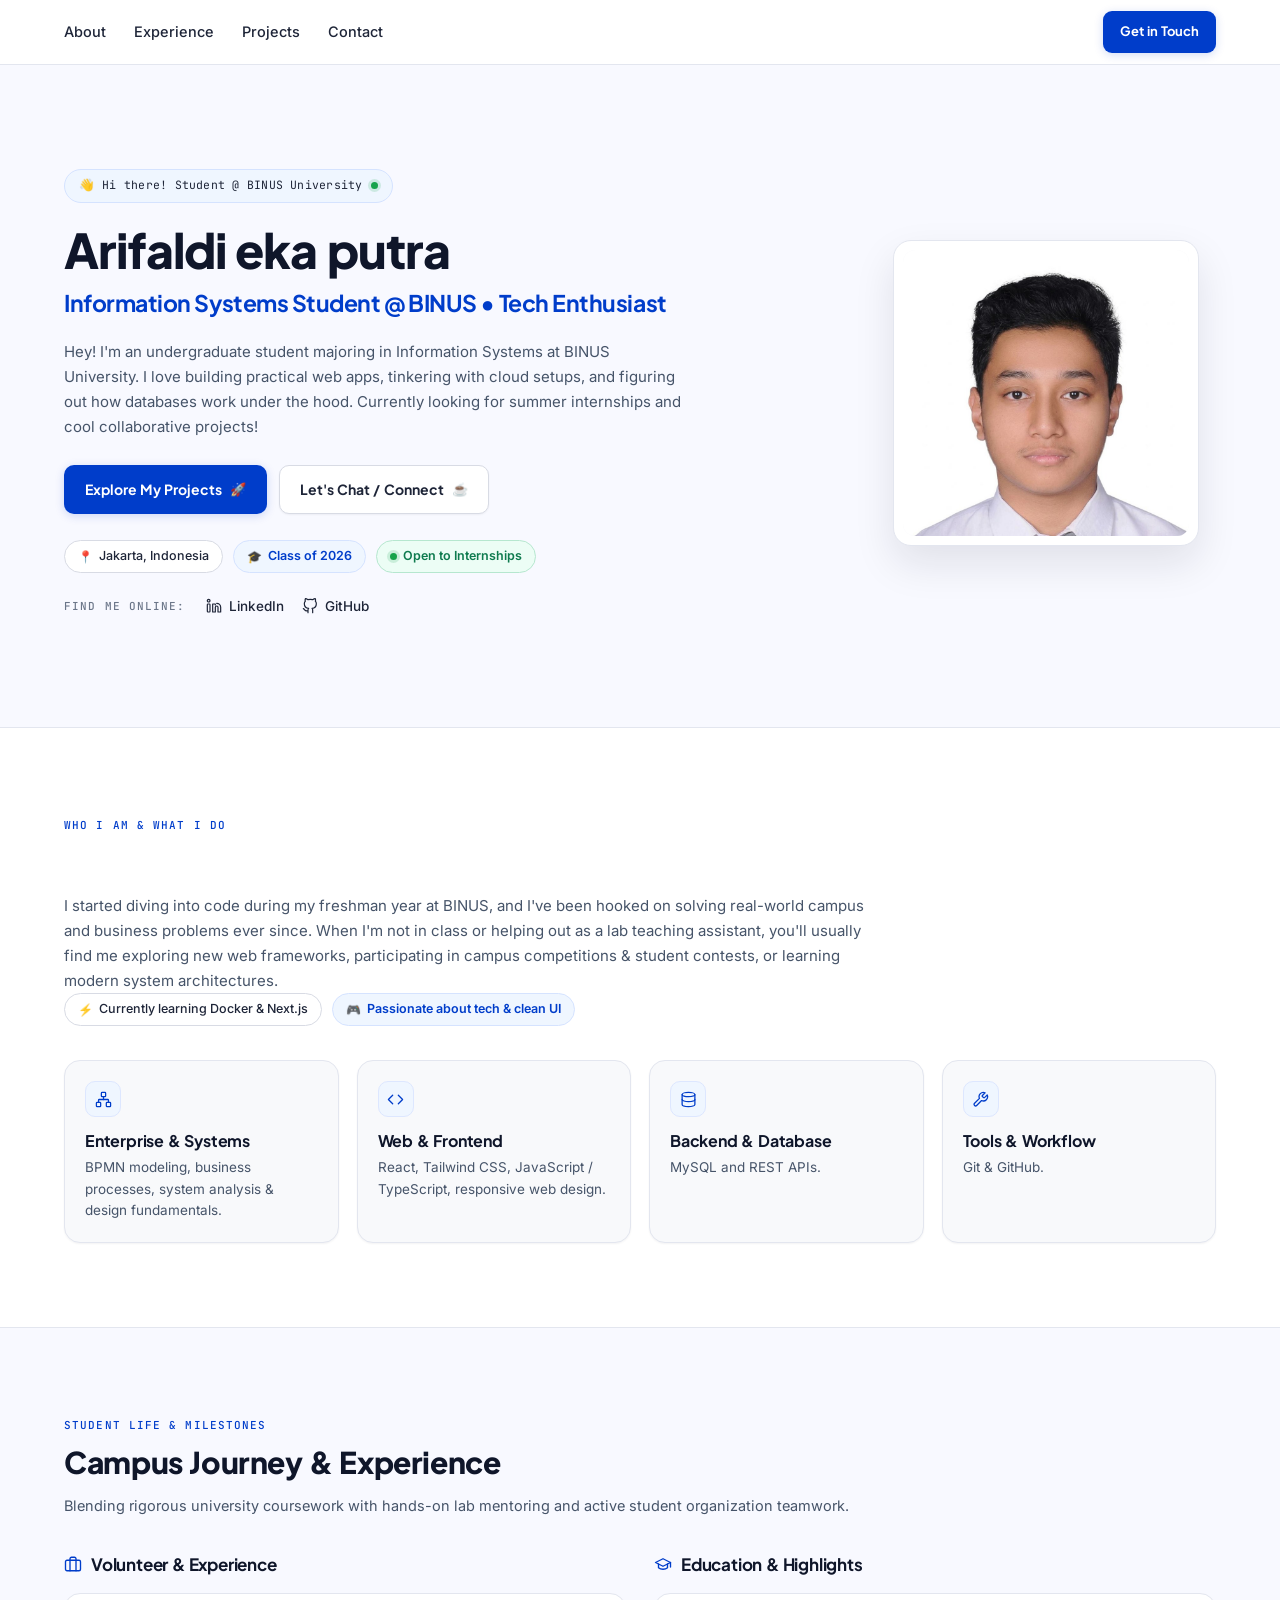
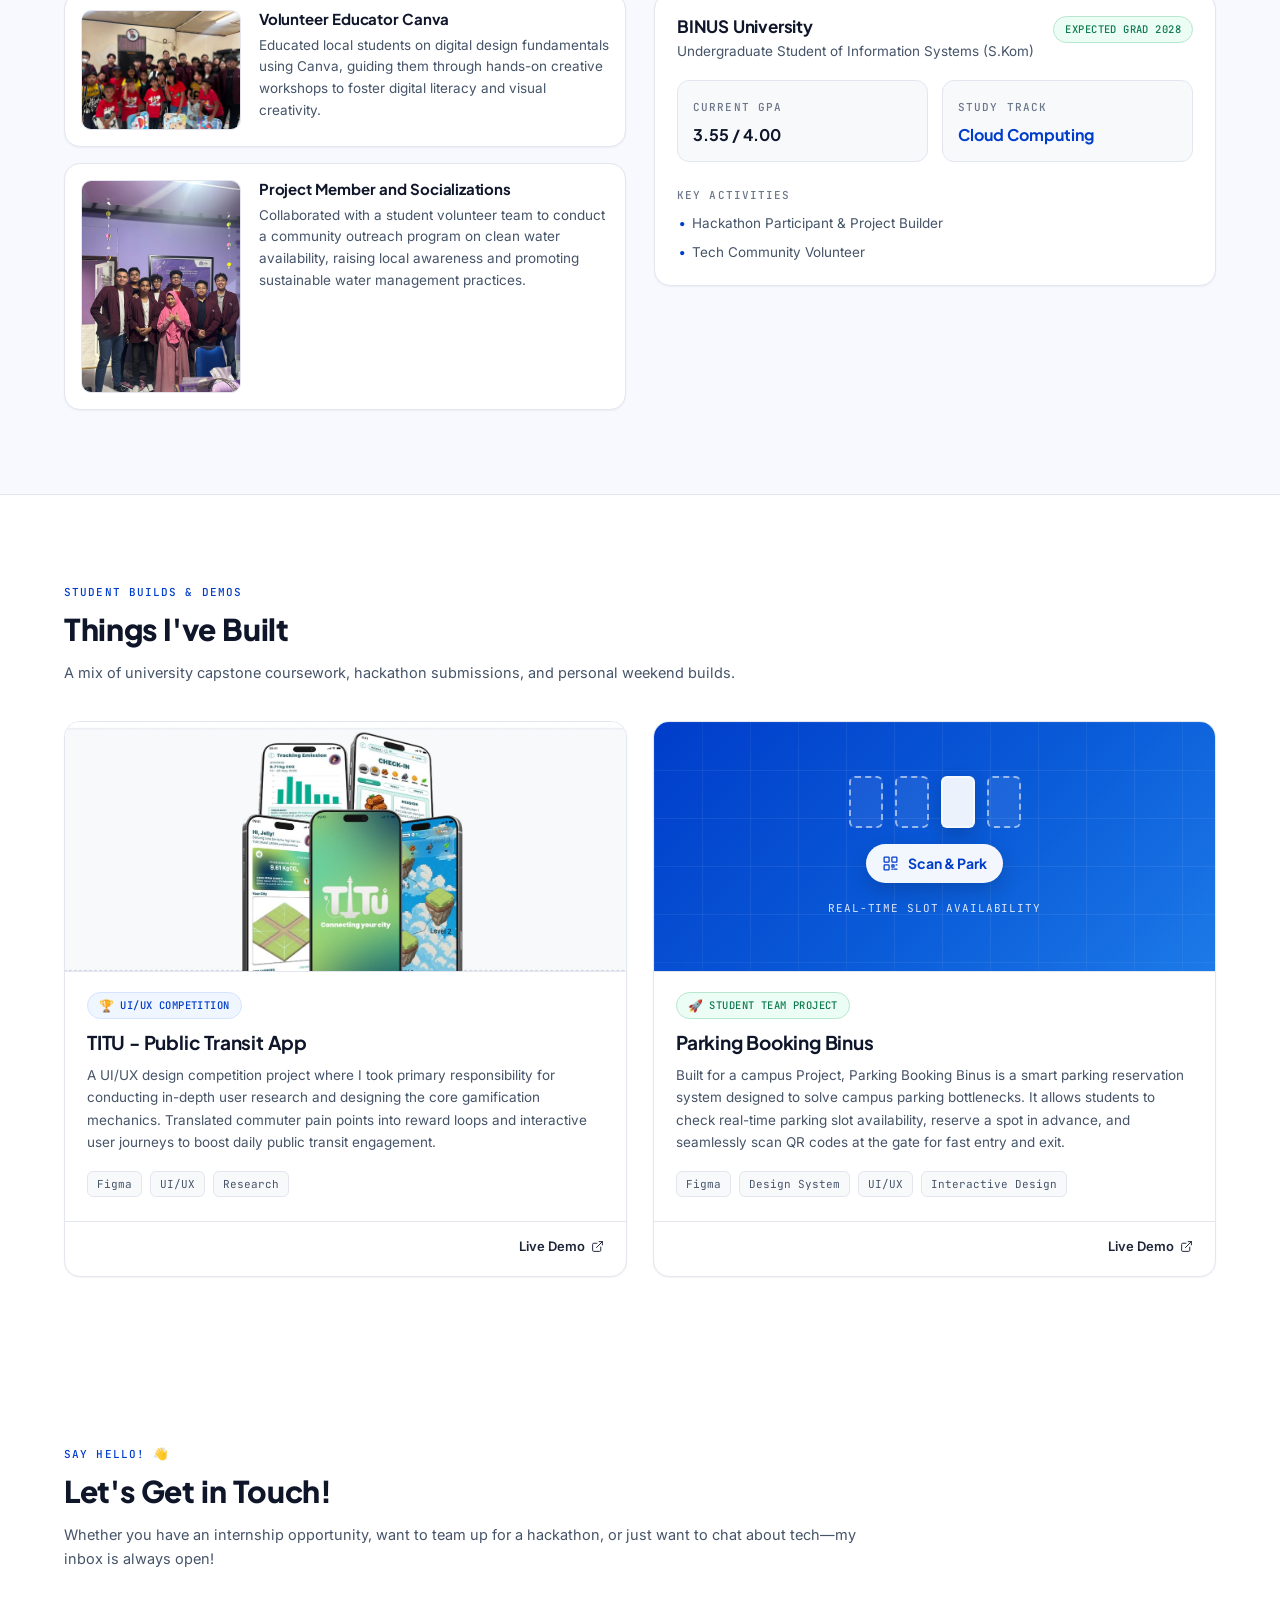
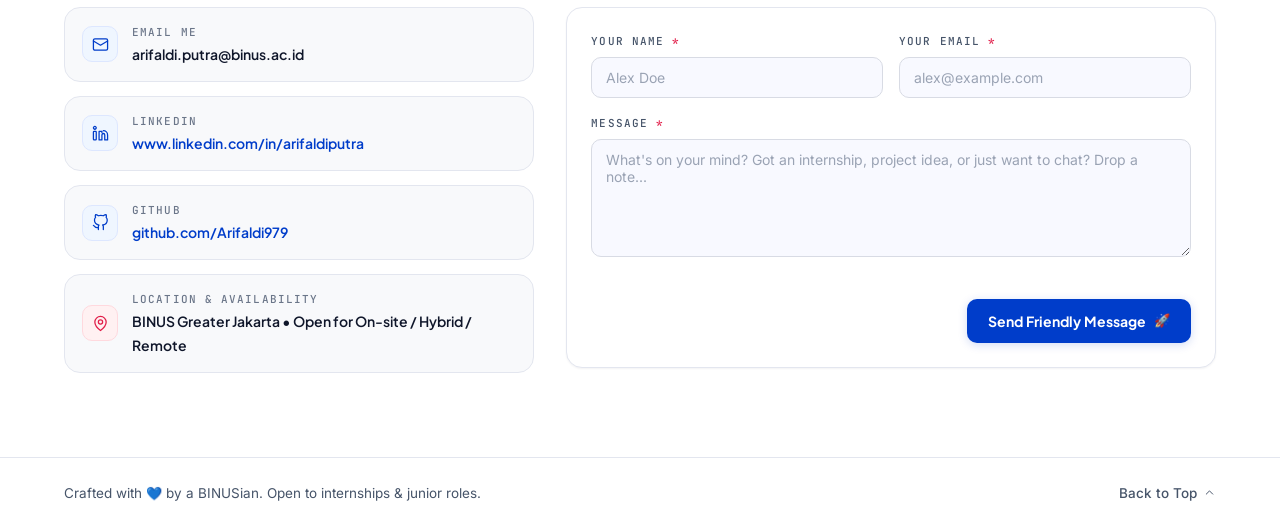
==== index.html @ aab89dec "refactor: split CSS and JS into focused files styles.css -> base / layout / components / sections / " ====
<!DOCTYPE html>
<html lang="en">
<head>
<meta charset="UTF-8" />
<meta name="viewport" content="width=device-width, initial-scale=1.0" />
<title>Arifaldi Eka Putra — Information Systems Student @ BINUS</title>
<meta name="description" content="Portfolio of Arifaldi Eka Putra, an Information Systems student at BINUS University. Web apps, cloud setups, UI/UX projects and more." />
<meta name="author" content="Arifaldi Eka Putra" />

<meta property="og:title" content="Arifaldi Eka Putra — Information Systems Student @ BINUS" />
<meta property="og:description" content="Student portfolio: practical web apps, cloud setups and UI/UX case studies." />
<meta property="og:type" content="website" />
<meta property="og:image" content="assets/img/profile.jpg" />

<link rel="icon" href="assets/img/favicon.svg" type="image/svg+xml" />
<link rel="preconnect" href="https://fonts.googleapis.com" />
<link rel="preconnect" href="https://fonts.gstatic.com" crossorigin />
<link href="https://fonts.googleapis.com/css2?family=Plus+Jakarta+Sans:wght@500;600;700;800&family=Inter:wght@400;500;600&family=JetBrains+Mono:wght@400;500;700&display=swap" rel="stylesheet" />

<!-- stylesheets, in cascade order: tokens -> scaffolding -> primitives -> sections -> overrides -->
<link rel="stylesheet" href="assets/css/base.css" />
<link rel="stylesheet" href="assets/css/layout.css" />
<link rel="stylesheet" href="assets/css/components.css" />
<link rel="stylesheet" href="assets/css/sections.css" />
<link rel="stylesheet" href="assets/css/responsive.css" />
</head>
<body>

<a class="skip-link" href="#hero">Skip to content</a>

<!-- ================= NAVBAR ================= -->
<header class="navbar" id="navbar">
  <div class="container nav-inner">
    <a class="nav-brand" href="#hero">Arifaldi<span>.</span></a>
    <nav class="nav-links" id="nav-links" aria-label="Main navigation">
      <a href="#about">About</a>
      <a href="#experience">Experience</a>
      <a href="#projects">Projects</a>
      <a href="#contact">Contact</a>
    </nav>
    <div class="nav-right">
      <a href="#contact" class="btn btn-primary btn-sm">Get in Touch</a>
      <button class="nav-toggle" id="nav-toggle" aria-label="Toggle navigation" aria-expanded="false" aria-controls="nav-links">
        <svg viewBox="0 0 24 24" aria-hidden="true"><path d="M3 6h18M3 12h18M3 18h18"/></svg>
      </button>
    </div>
  </div>
</header>

<main>

<!-- ================= HERO ================= -->
<section class="section hero" id="hero">
  <div class="container hero-grid">
    <div class="hero-copy reveal">
      <span class="chip chip-hello">
        <span class="chip-emoji">👋</span> Hi there! Student @ BINUS University
        <span class="dot-live" aria-hidden="true"></span>
      </span>

      <h1 class="hero-title">Arifaldi eka putra</h1>
      <p class="hero-subtitle">Information Systems Student @ BINUS • Tech Enthusiast</p>

      <p class="hero-text">
        Hey! I'm an undergraduate student majoring in Information Systems at BINUS University. I love
        building practical web apps, tinkering with cloud setups, and figuring out how databases work
        under the hood. Currently looking for summer internships and cool collaborative projects!
      </p>

      <div class="hero-actions">
        <a href="#projects" class="btn btn-primary">Explore My Projects <span class="btn-emoji">🚀</span></a>
        <a href="#contact" class="btn btn-outline">Let's Chat / Connect <span class="btn-emoji">☕</span></a>
      </div>

      <div class="pill-row">
        <span class="pill"><span class="pill-emoji">📍</span>Jakarta, Indonesia</span>
        <span class="pill pill-blue"><span class="pill-emoji">🎓</span>Class of 2026</span>
        <span class="pill pill-green"><span class="dot-live dot-green" aria-hidden="true"></span>Open to Internships</span>
      </div>

      <div class="find-me">
        <span class="mono-label">Find me online:</span>
        <a class="social-link" href="https://www.linkedin.com/in/arifaldiputra/" target="_blank" rel="noopener noreferrer">
          <svg class="ico" viewBox="0 0 24 24" aria-hidden="true"><path d="M16 8a6 6 0 0 1 6 6v7h-4v-7a2 2 0 0 0-4 0v7h-4V9h4v1.5"/><rect x="2" y="9" width="4" height="12" rx="1"/><circle cx="4" cy="4" r="2"/></svg>
          LinkedIn
        </a>
        <a class="social-link" href="https://github.com/Arifaldi979" target="_blank" rel="noopener noreferrer">
          <svg class="ico" viewBox="0 0 24 24" aria-hidden="true"><path d="M9 19c-5 1.5-5-2.5-7-3m14 6v-3.87a3.37 3.37 0 0 0-.94-2.61c3.14-.35 6.44-1.54 6.44-7A5.44 5.44 0 0 0 20 4.77 5.07 5.07 0 0 0 19.91 1S18.73.65 16 2.48a13.38 13.38 0 0 0-7 0C6.27.65 5.09 1 5.09 1A5.07 5.07 0 0 0 5 4.77a5.44 5.44 0 0 0-1.5 3.78c0 5.42 3.3 6.61 6.44 7A3.37 3.37 0 0 0 9 18.13V22"/></svg>
          GitHub
        </a>
      </div>
    </div>

    <div class="hero-photo-wrap reveal reveal-delay-1">
      <figure class="photo-card">
        <img src="assets/img/profile.jpg" alt="Portrait of Arifaldi Eka Putra" width="900" height="900" />
      </figure>
    </div>
  </div>
</section>

<!-- ================= ABOUT ================= -->
<section class="section about" id="about">
  <div class="container">
    <p class="mono-label label-blue reveal">Who I am &amp; what I do</p>
    <h2 class="section-title reveal">A Little About Me</h2>

    <p class="section-lead reveal">
      I started diving into code during my freshman year at BINUS, and I've been hooked on solving real-world
      campus and business problems ever since. When I'm not in class or helping out as a lab teaching assistant,
      you'll usually find me exploring new web frameworks, participating in campus competitions &amp; student
      contests, or learning modern system architectures.
    </p>

    <div class="pill-row reveal">
      <span class="pill"><span class="pill-emoji">⚡</span>Currently learning Docker &amp; Next.js</span>
      <span class="pill pill-blue"><span class="pill-emoji">🎮</span>Passionate about tech &amp; clean UI</span>
    </div>

    <div class="skill-grid">
      <article class="card skill-card reveal">
        <span class="icon-tile">
          <svg viewBox="0 0 24 24" aria-hidden="true"><rect x="9" y="2" width="6" height="6" rx="1"/><rect x="2" y="16" width="6" height="6" rx="1"/><rect x="16" y="16" width="6" height="6" rx="1"/><path d="M5 16v-3a1 1 0 0 1 1-1h12a1 1 0 0 1 1 1v3"/><path d="M12 12V8"/></svg>
        </span>
        <h3>Enterprise &amp; Systems</h3>
        <p>BPMN modeling, business processes, system analysis &amp; design fundamentals.</p>
      </article>

      <article class="card skill-card reveal reveal-delay-1">
        <span class="icon-tile">
          <svg viewBox="0 0 24 24" aria-hidden="true"><polyline points="16 18 22 12 16 6"/><polyline points="8 6 2 12 8 18"/></svg>
        </span>
        <h3>Web &amp; Frontend</h3>
        <p>React, Tailwind CSS, JavaScript / TypeScript, responsive web design.</p>
      </article>

      <article class="card skill-card reveal reveal-delay-2">
        <span class="icon-tile">
          <svg viewBox="0 0 24 24" aria-hidden="true"><ellipse cx="12" cy="5" rx="9" ry="3"/><path d="M21 12c0 1.66-4 3-9 3s-9-1.34-9-3"/><path d="M3 5v14c0 1.66 4 3 9 3s9-1.34 9-3V5"/></svg>
        </span>
        <h3>Backend &amp; Database</h3>
        <p>MySQL and REST APIs.</p>
      </article>

      <article class="card skill-card reveal reveal-delay-3">
        <span class="icon-tile">
          <svg viewBox="0 0 24 24" aria-hidden="true"><path d="M14.7 6.3a1 1 0 0 0 0 1.4l1.6 1.6a1 1 0 0 0 1.4 0l3.77-3.77a6 6 0 0 1-7.94 7.94l-6.91 6.91a2.12 2.12 0 0 1-3-3l6.91-6.91a6 6 0 0 1 7.94-7.94l-3.76 3.76z"/></svg>
        </span>
        <h3>Tools &amp; Workflow</h3>
        <p>Git &amp; GitHub.</p>
      </article>
    </div>
  </div>
</section>

<!-- ================= EXPERIENCE ================= -->
<section class="section experience" id="experience">
  <div class="container">
    <p class="mono-label label-blue reveal">Student life &amp; milestones</p>
    <h2 class="section-title reveal">Campus Journey &amp; Experience</h2>
    <p class="section-sub reveal">Blending rigorous university coursework with hands-on lab mentoring and active student organization teamwork.</p>

    <div class="exp-grid">
      <!-- Volunteer & Experience -->
      <div class="exp-col">
        <h3 class="col-heading reveal">
          <svg class="ico ico-blue" viewBox="0 0 24 24" aria-hidden="true"><rect x="2" y="7" width="20" height="14" rx="2"/><path d="M16 21V5a2 2 0 0 0-2-2h-4a2 2 0 0 0-2 2v16"/></svg>
          Volunteer &amp; Experience
        </h3>

        <article class="card exp-card reveal">
          <img class="exp-thumb" src="assets/img/volunteer-canva.jpg" alt="Teaching local students digital design with Canva" width="1280" height="960" loading="lazy" />
          <div class="exp-body">
            <h4>Volunteer Educator Canva</h4>
            <p>Educated local students on digital design fundamentals using Canva, guiding them through hands-on creative workshops to foster digital literacy and visual creativity.</p>
          </div>
        </article>

        <article class="card exp-card reveal reveal-delay-1">
          <img class="exp-thumb exp-thumb-tall" src="assets/img/volunteer-socialization.jpg" alt="Student volunteer team at a community outreach program" width="900" height="1200" loading="lazy" />
          <div class="exp-body">
            <h4>Project Member and Socializations</h4>
            <p>Collaborated with a student volunteer team to conduct a community outreach program on clean water availability, raising local awareness and promoting sustainable water management practices.</p>
          </div>
        </article>
      </div>

      <!-- Education & Highlights -->
      <div class="exp-col">
        <h3 class="col-heading reveal">
          <svg class="ico ico-blue" viewBox="0 0 24 24" aria-hidden="true"><path d="M22 10v6"/><path d="M2 10l10-5 10 5-10 5z"/><path d="M6 12v5c3 2.6 9 2.6 12 0v-5"/></svg>
          Education &amp; Highlights
        </h3>

        <article class="card edu-card reveal">
          <div class="edu-head">
            <div>
              <h4>BINUS University</h4>
              <p class="edu-degree">Undergraduate Student of Information Systems (S.Kom)</p>
            </div>
            <span class="badge badge-green">Expected Grad 2028</span>
          </div>

          <div class="edu-stats">
            <div class="stat-box">
              <span class="mono-label">Current GPA</span>
              <strong class="stat-value">3.55 / 4.00</strong>
            </div>
            <div class="stat-box">
              <span class="mono-label">Study Track</span>
              <strong class="stat-value stat-blue">Cloud Computing</strong>
            </div>
          </div>

          <p class="mono-label edu-activities-label">Key activities</p>
          <ul class="activity-list">
            <li>Hackathon Participant &amp; Project Builder</li>
            <li>Tech Community Volunteer</li>
          </ul>
        </article>
      </div>
    </div>
  </div>
</section>

<!-- ================= PROJECTS ================= -->
<section class="section projects" id="projects">
  <div class="container">
    <p class="mono-label label-blue reveal">Student builds &amp; demos</p>
    <h2 class="section-title reveal">Things I've Built</h2>
    <p class="section-sub reveal">A mix of university capstone coursework, hackathon submissions, and personal weekend builds.</p>

    <div class="project-grid">
      <!-- TITU -->
      <article class="card project-card reveal">
        <div class="project-media">
          <img src="assets/img/project-titu.jpg" alt="TITU public transit app screens: emission tracking, daily check-in and gamified city map" width="1440" height="613" loading="lazy" />
        </div>
        <div class="project-body">
          <span class="badge badge-blue"><span class="pill-emoji">🏆</span>UI/UX Competition</span>
          <h3>TITU - Public Transit App</h3>
          <p>A UI/UX design competition project where I took primary responsibility for conducting in-depth user research and designing the core gamification mechanics. Translated commuter pain points into reward loops and interactive user journeys to boost daily public transit engagement.</p>
          <div class="tag-row">
            <span class="tag">Figma</span>
            <span class="tag">UI/UX</span>
            <span class="tag">Research</span>
          </div>
        </div>
        <div class="project-footer">
          <a class="demo-link" href="https://www.figma.com/proto/fphDwGYDCPxiy3lWLIZRhI/Lomba-UI-UX-IOFEST---Niat-Dulu?page-id=0%3A1&amp;node-id=325-50&amp;m=draw&amp;scaling=min-zoom&amp;content-scaling=fixed&amp;starting-point-node-id=322%3A21&amp;show-proto-sidebar=1" target="_blank" rel="noopener noreferrer">
            Live Demo
            <svg class="ico ico-sm" viewBox="0 0 24 24" aria-hidden="true"><path d="M18 13v6a2 2 0 0 1-2 2H5a2 2 0 0 1-2-2V8a2 2 0 0 1 2-2h6"/><polyline points="15 3 21 3 21 9"/><line x1="10" y1="14" x2="21" y2="3"/></svg>
          </a>
        </div>
      </article>

      <!-- Parking Booking Binus -->
      <article class="card project-card reveal reveal-delay-1">
        <div class="project-media project-media-art">
          <div class="art-parking" aria-hidden="true">
            <div class="art-slots">
              <span></span><span></span><span class="art-slot-taken"></span><span></span>
            </div>
            <div class="art-badge">
              <svg viewBox="0 0 24 24" aria-hidden="true"><rect x="3" y="3" width="7" height="7" rx="1"/><rect x="14" y="3" width="7" height="7" rx="1"/><rect x="3" y="14" width="7" height="7" rx="1"/><path d="M14 14h3v3h-3zM20 14h1M17 20h4M14 20h1"/></svg>
              <strong>Scan &amp; Park</strong>
            </div>
            <p class="art-caption">Real-time slot availability</p>
          </div>
        </div>
        <div class="project-body">
          <span class="badge badge-green"><span class="pill-emoji">🚀</span>Student Team Project</span>
          <h3>Parking Booking Binus</h3>
          <p>Built for a campus Project, Parking Booking Binus is a smart parking reservation system designed to solve campus parking bottlenecks. It allows students to check real-time parking slot availability, reserve a spot in advance, and seamlessly scan QR codes at the gate for fast entry and exit.</p>
          <div class="tag-row">
            <span class="tag">Figma</span>
            <span class="tag">Design System</span>
            <span class="tag">UI/UX</span>
            <span class="tag">Interactive Design</span>
          </div>
        </div>
        <div class="project-footer">
          <a class="demo-link" href="https://www.figma.com/proto/IiEmzpHHMSlDLIdFBypQze/Parking-Booking-Binus?node-id=1-3&amp;m=draw&amp;scaling=scale-down&amp;content-scaling=fixed&amp;starting-point-node-id=1%3A3&amp;page-id=0%3A1" target="_blank" rel="noopener noreferrer">
            Live Demo
            <svg class="ico ico-sm" viewBox="0 0 24 24" aria-hidden="true"><path d="M18 13v6a2 2 0 0 1-2 2H5a2 2 0 0 1-2-2V8a2 2 0 0 1 2-2h6"/><polyline points="15 3 21 3 21 9"/><line x1="10" y1="14" x2="21" y2="3"/></svg>
          </a>
        </div>
      </article>
    </div>
  </div>
</section>

<!-- ================= CONTACT ================= -->
<section class="section contact" id="contact">
  <div class="container">
    <p class="mono-label label-blue reveal">Say hello! <span class="pill-emoji">👋</span></p>
    <h2 class="section-title reveal">Let's Get in Touch!</h2>
    <p class="section-sub reveal">Whether you have an internship opportunity, want to team up for a hackathon, or just want to chat about tech—my inbox is always open!</p>

    <div class="contact-grid">
      <!-- Info -->
      <div class="contact-info">
        <a class="info-card reveal" href="mailto:arifaldi.putra@binus.ac.id">
          <span class="icon-tile">
            <svg viewBox="0 0 24 24" aria-hidden="true"><rect x="2" y="4" width="20" height="16" rx="2"/><path d="m22 7-10 6L2 7"/></svg>
          </span>
          <span class="info-text">
            <span class="mono-label">Email me</span>
            <strong>arifaldi.putra@binus.ac.id</strong>
          </span>
        </a>

        <a class="info-card reveal reveal-delay-1" href="https://www.linkedin.com/in/arifaldiputra/" target="_blank" rel="noopener noreferrer">
          <span class="icon-tile">
            <svg viewBox="0 0 24 24" aria-hidden="true"><path d="M16 8a6 6 0 0 1 6 6v7h-4v-7a2 2 0 0 0-4 0v7h-4V9h4v1.5"/><rect x="2" y="9" width="4" height="12" rx="1"/><circle cx="4" cy="4" r="2"/></svg>
          </span>
          <span class="info-text">
            <span class="mono-label">LinkedIn</span>
            <strong class="link-blue">www.linkedin.com/in/arifaldiputra</strong>
          </span>
        </a>

        <a class="info-card reveal reveal-delay-2" href="https://github.com/Arifaldi979" target="_blank" rel="noopener noreferrer">
          <span class="icon-tile">
            <svg viewBox="0 0 24 24" aria-hidden="true"><path d="M9 19c-5 1.5-5-2.5-7-3m14 6v-3.87a3.37 3.37 0 0 0-.94-2.61c3.14-.35 6.44-1.54 6.44-7A5.44 5.44 0 0 0 20 4.77 5.07 5.07 0 0 0 19.91 1S18.73.65 16 2.48a13.38 13.38 0 0 0-7 0C6.27.65 5.09 1 5.09 1A5.07 5.07 0 0 0 5 4.77a5.44 5.44 0 0 0-1.5 3.78c0 5.42 3.3 6.61 6.44 7A3.37 3.37 0 0 0 9 18.13V22"/></svg>
          </span>
          <span class="info-text">
            <span class="mono-label">GitHub</span>
            <strong class="link-blue">github.com/Arifaldi979</strong>
          </span>
        </a>

        <div class="info-card info-card-static reveal reveal-delay-3">
          <span class="icon-tile icon-tile-rose">
            <svg viewBox="0 0 24 24" aria-hidden="true"><path d="M20 10c0 6-8 12-8 12s-8-6-8-12a8 8 0 0 1 16 0z"/><circle cx="12" cy="10" r="3"/></svg>
          </span>
          <span class="info-text">
            <span class="mono-label">Location &amp; availability</span>
            <strong>BINUS Greater Jakarta • Open for On-site / Hybrid / Remote</strong>
          </span>
        </div>
      </div>

      <!-- Form -->
      <div class="card form-card reveal reveal-delay-1">
        <form id="contact-form" novalidate>
          <div class="form-row">
            <div class="field">
              <label class="mono-label" for="name">Your name <span class="req">*</span></label>
              <input type="text" id="name" name="name" placeholder="Alex Doe" required />
            </div>
            <div class="field">
              <label class="mono-label" for="email">Your email <span class="req">*</span></label>
              <input type="email" id="email" name="email" placeholder="alex@example.com" required />
            </div>
          </div>

          <div class="field">
            <label class="mono-label" for="message">Message <span class="req">*</span></label>
            <textarea id="message" name="message" rows="5" placeholder="What's on your mind? Got an internship, project idea, or just want to chat? Drop a note..." required></textarea>
          </div>

          <p class="form-status" id="form-status" role="status" aria-live="polite"></p>

          <div class="form-actions">
            <button type="submit" class="btn btn-primary">Send Friendly Message <span class="btn-emoji">🚀</span></button>
          </div>
        </form>
      </div>
    </div>
  </div>
</section>

</main>

<!-- ================= FOOTER ================= -->
<footer class="footer">
  <div class="container footer-inner">
    <p>Crafted with <span class="heart">💙</span> by a BINUSian. Open to internships &amp; junior roles.</p>
    <a href="#hero" class="back-top">
      Back to Top
      <svg class="ico ico-sm" viewBox="0 0 24 24" aria-hidden="true"><path d="m18 15-6-6-6 6"/></svg>
    </a>
  </div>
</footer>

<!-- one script per behaviour, each self-contained -->
<script src="assets/js/navbar.js" defer></script>
<script src="assets/js/reveal.js" defer></script>
<script src="assets/js/contact-form.js" defer></script>
</body>
</html>
---- assets/css/base.css ----
/* ============================================================
   base.css — design tokens, reset, global typography, a11y
   Values are taken from the original design mockup.
   ============================================================ */

:root {
  /* brand */
  --primary: #003dca;
  --primary-hover: #0033a8;
  --primary-soft: #eff6ff;
  --primary-border: #d5e3ff;
  --primary-ring: rgba(0, 61, 202, 0.18);

  /* surfaces */
  --bg: #ffffff;
  --bg-alt: #f8f9ff;
  --surface: #f8f9fb;

  /* text */
  --text: #0f162a;
  --text-soft: #1e2538;
  --muted: #465469;
  --muted-light: #6b7689;

  /* lines */
  --border: #e3e6ef;
  --border-strong: #d8dbe4;
  --border-hover: #cfd9f2;

  /* status */
  --green: #0f7b4f;
  --green-dot: #16a34a;
  --green-soft: #ecfdf5;
  --green-border: #b6e7cf;
  --rose: #e11d48;
  --rose-soft: #fff1f2;
  --rose-border: #ffd9de;

  /* radii */
  --radius-sm: 8px;
  --radius: 12px;
  --radius-lg: 16px;
  --radius-pill: 999px;

  /* elevation */
  --shadow-sm: 0 1px 2px rgba(15, 22, 42, 0.05);
  --shadow: 0 4px 16px rgba(15, 22, 42, 0.06);
  --shadow-lg: 0 18px 40px rgba(15, 22, 42, 0.1);

  /* type */
  --font-head: "Plus Jakarta Sans", "Inter", system-ui, -apple-system, sans-serif;
  --font-body: "Inter", system-ui, -apple-system, sans-serif;
  --font-mono: "JetBrains Mono", ui-monospace, "SF Mono", Menlo, monospace;
  --font-emoji: "Apple Color Emoji", "Segoe UI Emoji", "Noto Color Emoji",
    "Twemoji Mozilla", sans-serif;

  /* metrics */
  --container: 1216px;
  --nav-h: 65px;
}

/* ---------- reset ---------- */
*,
*::before,
*::after { box-sizing: border-box; }

html {
  scroll-behavior: smooth;
  scroll-padding-top: calc(var(--nav-h) + 16px);
  -webkit-text-size-adjust: 100%;
}

body {
  margin: 0;
  background: var(--bg);
  color: var(--text);
  font-family: var(--font-body);
  font-size: 15px;
  line-height: 1.65;
  -webkit-font-smoothing: antialiased;
  text-rendering: optimizeLegibility;
}

img { display: block; max-width: 100%; height: auto; }
a { color: inherit; text-decoration: none; }
p { margin: 0; }
ul { margin: 0; padding: 0; list-style: none; }

svg {
  fill: none;
  stroke: currentColor;
  stroke-width: 1.8;
  stroke-linecap: round;
  stroke-linejoin: round;
}

/* ---------- headings ---------- */
h1, h2, h3, h4 {
  font-family: var(--font-head);
  color: var(--text);
  margin: 0;
  line-height: 1.2;
  letter-spacing: -0.012em;
  word-spacing: 0.06em;
}

/* emoji glyphs keep their own colour-emoji font instead of the text fonts */
.chip-emoji,
.pill-emoji,
.btn-emoji,
.heart {
  font-family: var(--font-emoji);
  font-style: normal;
}

::selection { background: var(--primary); color: #fff; }

/* ---------- accessibility ---------- */
.skip-link {
  position: absolute;
  left: -9999px;
  top: 0;
  z-index: 100;
  background: var(--primary);
  color: #fff;
  padding: 10px 16px;
  border-radius: 0 0 var(--radius-sm) 0;
}
.skip-link:focus { left: 0; }

:focus-visible {
  outline: 2px solid var(--primary);
  outline-offset: 3px;
  border-radius: 4px;
}
---- assets/css/layout.css ----
/* ============================================================
   layout.css — page scaffolding: container, sections, navbar, footer
   ============================================================ */

.container {
  width: 100%;
  max-width: var(--container);
  margin: 0 auto;
  padding: 0 32px;
}

.section { padding: 84px 0; }

/* section intro text ---------------------------------------- */
.section-title {
  font-size: 30px;
  font-weight: 800;
  margin-bottom: 14px;
}

.section-lead,
.section-sub {
  color: var(--muted);
  max-width: 820px;
}
.section-lead { font-size: 15px; }
.section-sub { font-size: 14.5px; margin-bottom: 36px; }

/* navbar ----------------------------------------------------- */
.navbar {
  position: sticky;
  top: 0;
  z-index: 50;
  height: var(--nav-h);
  display: flex;
  align-items: center;
  background: rgba(255, 255, 255, 0.86);
  backdrop-filter: saturate(180%) blur(12px);
  border-bottom: 1px solid var(--border);
  transition: box-shadow 0.2s ease;
}
.navbar.is-scrolled { box-shadow: 0 2px 14px rgba(15, 22, 42, 0.06); }

.nav-inner {
  display: flex;
  align-items: center;
  justify-content: space-between;
  gap: 20px;
}

/* brand only shows on small screens, where the links collapse into a menu */
.nav-brand {
  display: none;
  font-family: var(--font-head);
  font-size: 17px;
  font-weight: 800;
  letter-spacing: -0.02em;
}
.nav-brand span { color: var(--primary); }

.nav-links { display: flex; align-items: center; gap: 28px; }

.nav-links a {
  position: relative;
  font-size: 14.5px;
  font-weight: 500;
  color: var(--text-soft);
  padding: 4px 0;
  transition: color 0.18s ease;
}
.nav-links a::after {
  content: "";
  position: absolute;
  left: 0;
  bottom: -2px;
  width: 0;
  height: 2px;
  border-radius: 2px;
  background: var(--primary);
  transition: width 0.22s ease;
}
.nav-links a:hover { color: var(--primary); }
.nav-links a:hover::after,
.nav-links a.is-active::after { width: 100%; }
.nav-links a.is-active { color: var(--primary); font-weight: 600; }

.nav-right { display: flex; align-items: center; gap: 10px; }

.nav-toggle {
  display: none;
  background: #fff;
  border: 1px solid var(--border-strong);
  border-radius: 9px;
  padding: 7px;
  cursor: pointer;
  color: var(--text);
}
.nav-toggle svg { width: 20px; height: 20px; }

/* footer ----------------------------------------------------- */
.footer {
  background: var(--bg);
  border-top: 1px solid var(--border);
  padding: 24px 0;
}

.footer-inner {
  display: flex;
  align-items: center;
  justify-content: space-between;
  gap: 16px;
  flex-wrap: wrap;
}
.footer p { font-size: 13.5px; color: var(--muted); }
.heart { font-size: 13px; }

.back-top {
  display: inline-flex;
  align-items: center;
  gap: 6px;
  font-size: 13.5px;
  font-weight: 500;
  color: var(--muted);
  transition: color 0.18s ease, transform 0.18s ease;
}
.back-top:hover { color: var(--primary); transform: translateY(-2px); }
---- assets/css/components.css ----
/* ============================================================
   components.css — reusable UI primitives shared across sections
   buttons · cards · labels · chips · pills · badges · tags
   icons · links · form fields · reveal utility
   ============================================================ */

/* ---------- labels ---------- */
.mono-label {
  display: inline-block;
  font-family: var(--font-mono);
  font-size: 11px;
  font-weight: 500;
  letter-spacing: 0.1em;
  text-transform: uppercase;
  color: var(--muted-light);
}
.label-blue { color: var(--primary); margin-bottom: 10px; }

/* ---------- card ---------- */
.card {
  background: #fff;
  border: 1px solid var(--border);
  border-radius: var(--radius-lg);
  box-shadow: var(--shadow-sm);
}

/* ---------- buttons ---------- */
.btn {
  display: inline-flex;
  align-items: center;
  gap: 8px;
  padding: 12px 20px;
  border: 1px solid transparent;
  border-radius: 10px;
  font-family: var(--font-head);
  font-size: 14px;
  font-weight: 700;
  word-spacing: 0.08em;
  white-space: nowrap;
  cursor: pointer;
  transition: transform 0.18s ease, background-color 0.18s ease,
    box-shadow 0.18s ease, border-color 0.18s ease;
}

.btn-primary {
  background: var(--primary);
  color: #fff;
  box-shadow: 0 2px 10px var(--primary-ring);
}
.btn-primary:hover {
  background: var(--primary-hover);
  transform: translateY(-2px);
  box-shadow: 0 8px 22px var(--primary-ring);
}

.btn-outline {
  background: #fff;
  color: var(--text-soft);
  border-color: var(--border-strong);
  box-shadow: var(--shadow-sm);
}
.btn-outline:hover {
  border-color: var(--primary);
  color: var(--primary);
  transform: translateY(-2px);
}

.btn-sm { padding: 9px 16px; font-size: 13px; border-radius: 9px; }
.btn-emoji { font-size: 13px; }

/* ---------- chip (hero greeting) ---------- */
.chip {
  display: inline-flex;
  align-items: center;
  gap: 8px;
  padding: 6px 14px;
  background: var(--primary-soft);
  border: 1px solid var(--primary-border);
  border-radius: var(--radius-pill);
  color: var(--text-soft);
  font-family: var(--font-mono);
  font-size: 11.5px;
  letter-spacing: 0.02em;
}
.chip-emoji { font-size: 12px; }

/* ---------- pills ---------- */
.pill-row {
  display: flex;
  flex-wrap: wrap;
  gap: 10px;
  margin-bottom: 22px;
}

.pill {
  display: inline-flex;
  align-items: center;
  gap: 6px;
  padding: 5px 13px;
  background: #fff;
  border: 1px solid var(--border-strong);
  border-radius: var(--radius-pill);
  font-size: 12.5px;
  font-weight: 500;
  color: var(--text-soft);
}
.pill-emoji { font-size: 12px; line-height: 1; }

.pill-blue {
  background: var(--primary-soft);
  border-color: var(--primary-border);
  color: var(--primary);
  font-weight: 600;
}
.pill-green {
  background: var(--green-soft);
  border-color: var(--green-border);
  color: var(--green);
  font-weight: 600;
}

/* ---------- badges ---------- */
.badge {
  display: inline-flex;
  align-items: center;
  gap: 6px;
  padding: 4px 11px;
  border-radius: var(--radius-pill);
  font-family: var(--font-mono);
  font-size: 10.5px;
  font-weight: 500;
  letter-spacing: 0.04em;
  text-transform: uppercase;
  white-space: nowrap;
}
.badge-blue {
  background: var(--primary-soft);
  border: 1px solid var(--primary-border);
  color: var(--primary);
}
.badge-green {
  background: var(--green-soft);
  border: 1px solid var(--green-border);
  color: var(--green);
}

/* ---------- tech tags ---------- */
.tag-row {
  display: flex;
  flex-wrap: wrap;
  gap: 8px;
  margin: 18px 0 20px;
}
.tag {
  padding: 3px 9px;
  background: var(--surface);
  border: 1px solid var(--border);
  border-radius: 6px;
  font-family: var(--font-mono);
  font-size: 11px;
  color: var(--muted);
}

/* ---------- live status dot ---------- */
.dot-live {
  width: 7px;
  height: 7px;
  border-radius: 50%;
  background: var(--green-dot);
  box-shadow: 0 0 0 3px rgba(22, 163, 74, 0.16);
  animation: pulse 2.4s ease-in-out infinite;
}
.dot-green { background: var(--green-dot); }

@keyframes pulse {
  0%, 100% { opacity: 1; }
  50% { opacity: 0.45; }
}

/* ---------- icons ---------- */
.ico { width: 16px; height: 16px; flex: none; }
.ico-sm { width: 13px; height: 13px; }
.ico-blue { width: 18px; height: 18px; color: var(--primary); }

.icon-tile {
  display: inline-flex;
  align-items: center;
  justify-content: center;
  width: 36px;
  height: 36px;
  flex: none;
  background: var(--primary-soft);
  border: 1px solid #dde7ff;
  border-radius: 10px;
  color: var(--primary);
}
.icon-tile svg { width: 17px; height: 17px; }
.icon-tile-rose {
  background: var(--rose-soft);
  border-color: var(--rose-border);
  color: var(--rose);
}

/* ---------- links ---------- */
.social-link {
  display: inline-flex;
  align-items: center;
  gap: 7px;
  font-size: 13.5px;
  font-weight: 500;
  color: var(--text-soft);
  transition: color 0.18s ease, transform 0.18s ease;
}
.social-link:hover { color: var(--primary); transform: translateY(-1px); }

.demo-link {
  display: inline-flex;
  align-items: center;
  gap: 6px;
  font-size: 13px;
  font-weight: 600;
  color: var(--text-soft);
  transition: color 0.18s ease, gap 0.18s ease;
}
.demo-link:hover { color: var(--primary); gap: 9px; }

.link-blue { color: var(--primary); }

/* ---------- form fields ---------- */
.form-card { padding: 24px; }

.form-row {
  display: grid;
  grid-template-columns: repeat(2, minmax(0, 1fr));
  gap: 16px;
}

.field {
  display: flex;
  flex-direction: column;
  gap: 7px;
  margin-bottom: 16px;
}
.field .mono-label { color: var(--muted); }
.req { color: var(--rose); }

input,
textarea {
  width: 100%;
  padding: 11px 14px;
  background: var(--bg-alt);
  border: 1px solid var(--border-strong);
  border-radius: 10px;
  font-family: var(--font-body);
  font-size: 14px;
  color: var(--text);
  transition: border-color 0.18s ease, box-shadow 0.18s ease,
    background-color 0.18s ease;
}
input::placeholder,
textarea::placeholder { color: #9aa3b4; }

input:focus,
textarea:focus {
  outline: none;
  background: #fff;
  border-color: var(--primary);
  box-shadow: 0 0 0 3px var(--primary-ring);
}
textarea { resize: vertical; min-height: 118px; }

input.has-error,
textarea.has-error {
  border-color: var(--rose);
  box-shadow: 0 0 0 3px rgba(225, 29, 72, 0.12);
}

.form-status {
  min-height: 20px;
  margin-bottom: 6px;
  font-size: 13px;
  color: var(--muted);
}
.form-status.is-error { color: var(--rose); }
.form-status.is-ok { color: var(--green); }

.form-actions { display: flex; justify-content: flex-end; }

/* ---------- scroll reveal utility (driven by assets/js/reveal.js) ---------- */
.reveal {
  opacity: 0;
  transform: translateY(18px);
  transition: opacity 0.6s ease, transform 0.6s ease;
}
.reveal.is-visible { opacity: 1; transform: none; }

.reveal-delay-1 { transition-delay: 0.08s; }
.reveal-delay-2 { transition-delay: 0.16s; }
.reveal-delay-3 { transition-delay: 0.24s; }
---- assets/css/sections.css ----
/* ============================================================
   sections.css — composition of each page section
   hero · about · experience · projects · contact
   ============================================================ */

/* ============================ HERO ========================= */
.hero {
  background: var(--bg-alt);
  border-bottom: 1px solid var(--border);
  padding: 104px 0 110px;
}

.hero-grid {
  display: grid;
  grid-template-columns: minmax(0, 1fr) 340px;
  gap: 72px;
  align-items: center;
}

.hero-title {
  font-size: 48px;
  font-weight: 800;
  letter-spacing: -0.022em;
  word-spacing: 0.04em;
  margin: 18px 0 6px;
}

.hero-subtitle {
  font-family: var(--font-head);
  font-size: 23px;
  font-weight: 700;
  color: var(--primary);
  letter-spacing: -0.02em;
  margin-bottom: 18px;
}

.hero-text {
  color: var(--muted);
  max-width: 620px;
  margin-bottom: 26px;
}

.hero-actions {
  display: flex;
  flex-wrap: wrap;
  gap: 12px;
  margin-bottom: 26px;
}

.find-me {
  display: flex;
  align-items: center;
  flex-wrap: wrap;
  gap: 18px;
}
.find-me .mono-label { margin-right: 2px; }

/* framed portrait */
.hero-photo-wrap { display: flex; justify-content: center; }

.photo-card {
  margin: 0;
  width: 100%;
  max-width: 306px;
  padding: 9px;
  background: #fff;
  border: 1px solid var(--border);
  border-radius: 18px;
  box-shadow: var(--shadow-lg);
  transition: transform 0.3s ease;
}
.photo-card:hover { transform: translateY(-4px); }

.photo-card img {
  width: 100%;
  aspect-ratio: 1;
  object-fit: cover;
  object-position: center top;
  background: var(--surface);
  border-radius: 12px;
}

/* ============================ ABOUT ======================== */
.about { background: var(--bg); }

.skill-grid {
  display: grid;
  grid-template-columns: repeat(4, minmax(0, 1fr));
  gap: 18px;
  margin-top: 34px;
}

.skill-card {
  background: var(--surface);
  padding: 20px;
  transition: transform 0.22s ease, box-shadow 0.22s ease,
    border-color 0.22s ease;
}
.skill-card:hover {
  transform: translateY(-4px);
  box-shadow: var(--shadow);
  border-color: var(--border-hover);
}
.skill-card h3 {
  font-size: 16px;
  font-weight: 700;
  margin: 14px 0 7px;
}
.skill-card p {
  font-size: 13.5px;
  color: var(--muted);
  line-height: 1.6;
}

/* ========================= EXPERIENCE ====================== */
.experience {
  background: var(--bg-alt);
  border-top: 1px solid var(--border);
  border-bottom: 1px solid var(--border);
}

.exp-grid {
  display: grid;
  grid-template-columns: repeat(2, minmax(0, 1fr));
  gap: 28px;
  align-items: start;
}

.exp-col { display: flex; flex-direction: column; gap: 16px; }

.col-heading {
  display: flex;
  align-items: center;
  gap: 9px;
  font-size: 17px;
  font-weight: 700;
  margin-bottom: 2px;
}

/* volunteer cards */
.exp-card {
  display: flex;
  gap: 18px;
  padding: 16px;
  transition: transform 0.22s ease, box-shadow 0.22s ease;
}
.exp-card:hover { transform: translateY(-3px); box-shadow: var(--shadow); }

.exp-thumb {
  width: 160px;
  flex: none;
  aspect-ratio: 4 / 3;
  object-fit: cover;
  border: 1px solid var(--border);
  border-radius: 10px;
}
.exp-thumb-tall { aspect-ratio: 3 / 4; }

.exp-body h4 {
  font-size: 15px;
  font-weight: 700;
  margin-bottom: 7px;
}
.exp-body p {
  font-size: 13.5px;
  color: var(--muted);
  line-height: 1.62;
}

/* education card */
.edu-card { padding: 22px; }

.edu-head {
  display: flex;
  justify-content: space-between;
  align-items: flex-start;
  gap: 14px;
  margin-bottom: 18px;
}
.edu-head h4 { font-size: 17px; font-weight: 700; margin-bottom: 4px; }
.edu-degree { font-size: 13.5px; color: var(--muted); }

.edu-stats {
  display: grid;
  grid-template-columns: repeat(2, minmax(0, 1fr));
  gap: 14px;
  margin-bottom: 20px;
}

.stat-box {
  padding: 13px 15px;
  background: var(--surface);
  border: 1px solid var(--border);
  border-radius: var(--radius);
}
.stat-value {
  display: block;
  margin-top: 3px;
  font-family: var(--font-head);
  font-size: 16px;
  font-weight: 700;
}
.stat-blue { color: var(--primary); }

.edu-activities-label { margin-bottom: 8px; }

.activity-list { display: flex; flex-direction: column; gap: 6px; }
.activity-list li {
  position: relative;
  padding-left: 15px;
  font-size: 13.5px;
  color: var(--muted);
}
.activity-list li::before {
  content: "•";
  position: absolute;
  left: 2px;
  color: var(--primary);
  font-weight: 700;
}

/* ========================== PROJECTS ======================= */
.projects { background: var(--bg); }

.project-grid {
  display: grid;
  grid-template-columns: repeat(2, minmax(0, 1fr));
  gap: 26px;
}

.project-card {
  display: flex;
  flex-direction: column;
  overflow: hidden;
  transition: transform 0.24s ease, box-shadow 0.24s ease;
}
.project-card:hover {
  transform: translateY(-5px);
  box-shadow: var(--shadow-lg);
}

.project-media {
  height: 250px;
  overflow: hidden;
  background: var(--bg-alt);
  border-bottom: 1px solid var(--border);
}
.project-media img {
  width: 100%;
  height: 100%;
  object-fit: cover;
  object-position: center top;
  transition: transform 0.5s ease;
}
.project-card:hover .project-media img { transform: scale(1.04); }

.project-body { padding: 20px 22px 4px; flex: 1; }
.project-body h3 {
  font-size: 19px;
  font-weight: 700;
  margin: 12px 0 10px;
}
.project-body p {
  font-size: 13.5px;
  color: var(--muted);
  line-height: 1.65;
}

.project-footer {
  display: flex;
  justify-content: flex-end;
  padding: 14px 22px 18px;
  border-top: 1px solid var(--border);
}

/* CSS artwork used as the cover of the parking project ------- */
.project-media-art {
  position: relative;
  display: flex;
  align-items: center;
  justify-content: center;
  background: linear-gradient(135deg, #003dca 0%, #0a5bd8 55%, #1d7ae8 100%);
}

.art-parking {
  position: relative;
  width: 100%;
  height: 100%;
  display: flex;
  flex-direction: column;
  align-items: center;
  justify-content: center;
  gap: 16px;
  color: #fff;
}
.art-parking::before {
  content: "";
  position: absolute;
  inset: 0;
  background-image:
    linear-gradient(rgba(255, 255, 255, 0.07) 1px, transparent 1px),
    linear-gradient(90deg, rgba(255, 255, 255, 0.07) 1px, transparent 1px);
  background-size: 48px 48px;
  mask-image: radial-gradient(130% 110% at 50% 50%, #000 35%, transparent 100%);
  -webkit-mask-image: radial-gradient(130% 110% at 50% 50%, #000 35%, transparent 100%);
}

.art-slots { display: flex; gap: 12px; z-index: 1; }
.art-slots span {
  width: 34px;
  height: 52px;
  background: rgba(255, 255, 255, 0.08);
  border: 2px dashed rgba(255, 255, 255, 0.55);
  border-radius: 6px;
}
.art-slots .art-slot-taken {
  background: rgba(255, 255, 255, 0.92);
  border-style: solid;
  box-shadow: 0 6px 18px rgba(0, 0, 0, 0.18);
}

.art-badge {
  z-index: 1;
  display: inline-flex;
  align-items: center;
  gap: 9px;
  padding: 8px 16px;
  background: rgba(255, 255, 255, 0.95);
  border-radius: var(--radius-pill);
  color: var(--primary);
  font-family: var(--font-head);
  font-size: 14px;
  box-shadow: 0 8px 20px rgba(0, 0, 0, 0.16);
}
.art-badge svg { width: 17px; height: 17px; }

.art-caption {
  z-index: 1;
  font-family: var(--font-mono);
  font-size: 11px;
  letter-spacing: 0.08em;
  text-transform: uppercase;
  color: rgba(255, 255, 255, 0.85);
}

/* =========================== CONTACT ======================= */
.contact { background: var(--bg); padding-top: 80px; }

.contact-grid {
  display: grid;
  grid-template-columns: minmax(0, 0.84fr) minmax(0, 1.16fr);
  gap: 32px;
  align-items: start;
}

.contact-info { display: flex; flex-direction: column; gap: 14px; }

.info-card {
  display: flex;
  align-items: center;
  gap: 14px;
  padding: 15px 17px;
  background: var(--surface);
  border: 1px solid var(--border);
  border-radius: var(--radius-lg);
  transition: transform 0.2s ease, box-shadow 0.2s ease,
    border-color 0.2s ease;
}
.info-card:not(.info-card-static):hover {
  transform: translateY(-3px);
  box-shadow: var(--shadow);
  border-color: var(--border-hover);
}

.info-text {
  display: flex;
  flex-direction: column;
  gap: 2px;
  min-width: 0;
}
.info-text strong {
  font-family: var(--font-head);
  font-size: 14px;
  font-weight: 600;
  word-break: break-word;
}
---- assets/css/responsive.css ----
/* ============================================================
   responsive.css — all media queries, loaded last so these
   overrides always win over the base/layout/section rules
   Breakpoints: 1080px (laptop) · 900px (tablet) · 560px (phone)
   ============================================================ */

/* ---------------------- laptop / small desktop ------------- */
@media (max-width: 1080px) {
  .hero-grid {
    grid-template-columns: minmax(0, 1fr) 280px;
    gap: 44px;
  }
  .hero-title { font-size: 42px; }
  .skill-grid { grid-template-columns: repeat(2, minmax(0, 1fr)); }
}

/* ---------------------- tablet ----------------------------- */
@media (max-width: 900px) {
  .container { padding: 0 22px; }
  .section { padding: 64px 0; }
  .hero { padding: 72px 0 76px; }

  /* single column everywhere */
  .hero-grid { grid-template-columns: minmax(0, 1fr); gap: 40px; }
  .exp-grid,
  .project-grid,
  .contact-grid { grid-template-columns: minmax(0, 1fr); }

  /* portrait moves above the copy */
  .hero-photo-wrap { order: -1; justify-content: flex-start; }
  .photo-card { max-width: 230px; }

  /* nav links collapse into a toggled dropdown */
  .nav-brand { display: inline-flex; }
  .nav-toggle { display: inline-flex; }

  .nav-links {
    display: none;
    position: absolute;
    top: var(--nav-h);
    left: 0;
    right: 0;
    flex-direction: column;
    align-items: stretch;
    gap: 0;
    padding: 6px 22px 14px;
    background: #fff;
    border-bottom: 1px solid var(--border);
    box-shadow: var(--shadow);
  }
  .nav-links.is-open { display: flex; }
  .nav-links a { padding: 11px 0; border-bottom: 1px solid var(--border); }
  .nav-links a:last-child { border-bottom: none; }
  .nav-links a::after { display: none; }
}

/* ---------------------- phone ------------------------------ */
@media (max-width: 560px) {
  .hero-title { font-size: 34px; }
  .hero-subtitle { font-size: 18px; }
  .section-title { font-size: 25px; }

  .skill-grid,
  .form-row,
  .edu-stats { grid-template-columns: minmax(0, 1fr); }

  /* stacked volunteer cards with a full-width thumbnail */
  .exp-card { flex-direction: column; }
  .exp-thumb,
  .exp-thumb-tall { width: 100%; aspect-ratio: 16 / 10; }

  .edu-head { flex-direction: column; }

  .btn { width: 100%; justify-content: center; }
  .nav-right .btn { width: auto; }
  .hero-actions { flex-direction: column; align-items: stretch; }

  .project-media { height: 200px; }
  .footer-inner { flex-direction: column; align-items: flex-start; gap: 10px; }
}

/* ---------------------- reduced motion --------------------- */
@media (prefers-reduced-motion: reduce) {
  html { scroll-behavior: auto; }

  *,
  *::before,
  *::after {
    animation-duration: 0.001ms !important;
    transition-duration: 0.001ms !important;
  }

  /* never leave revealed content stuck at opacity 0 */
  .reveal { opacity: 1; transform: none; }
}
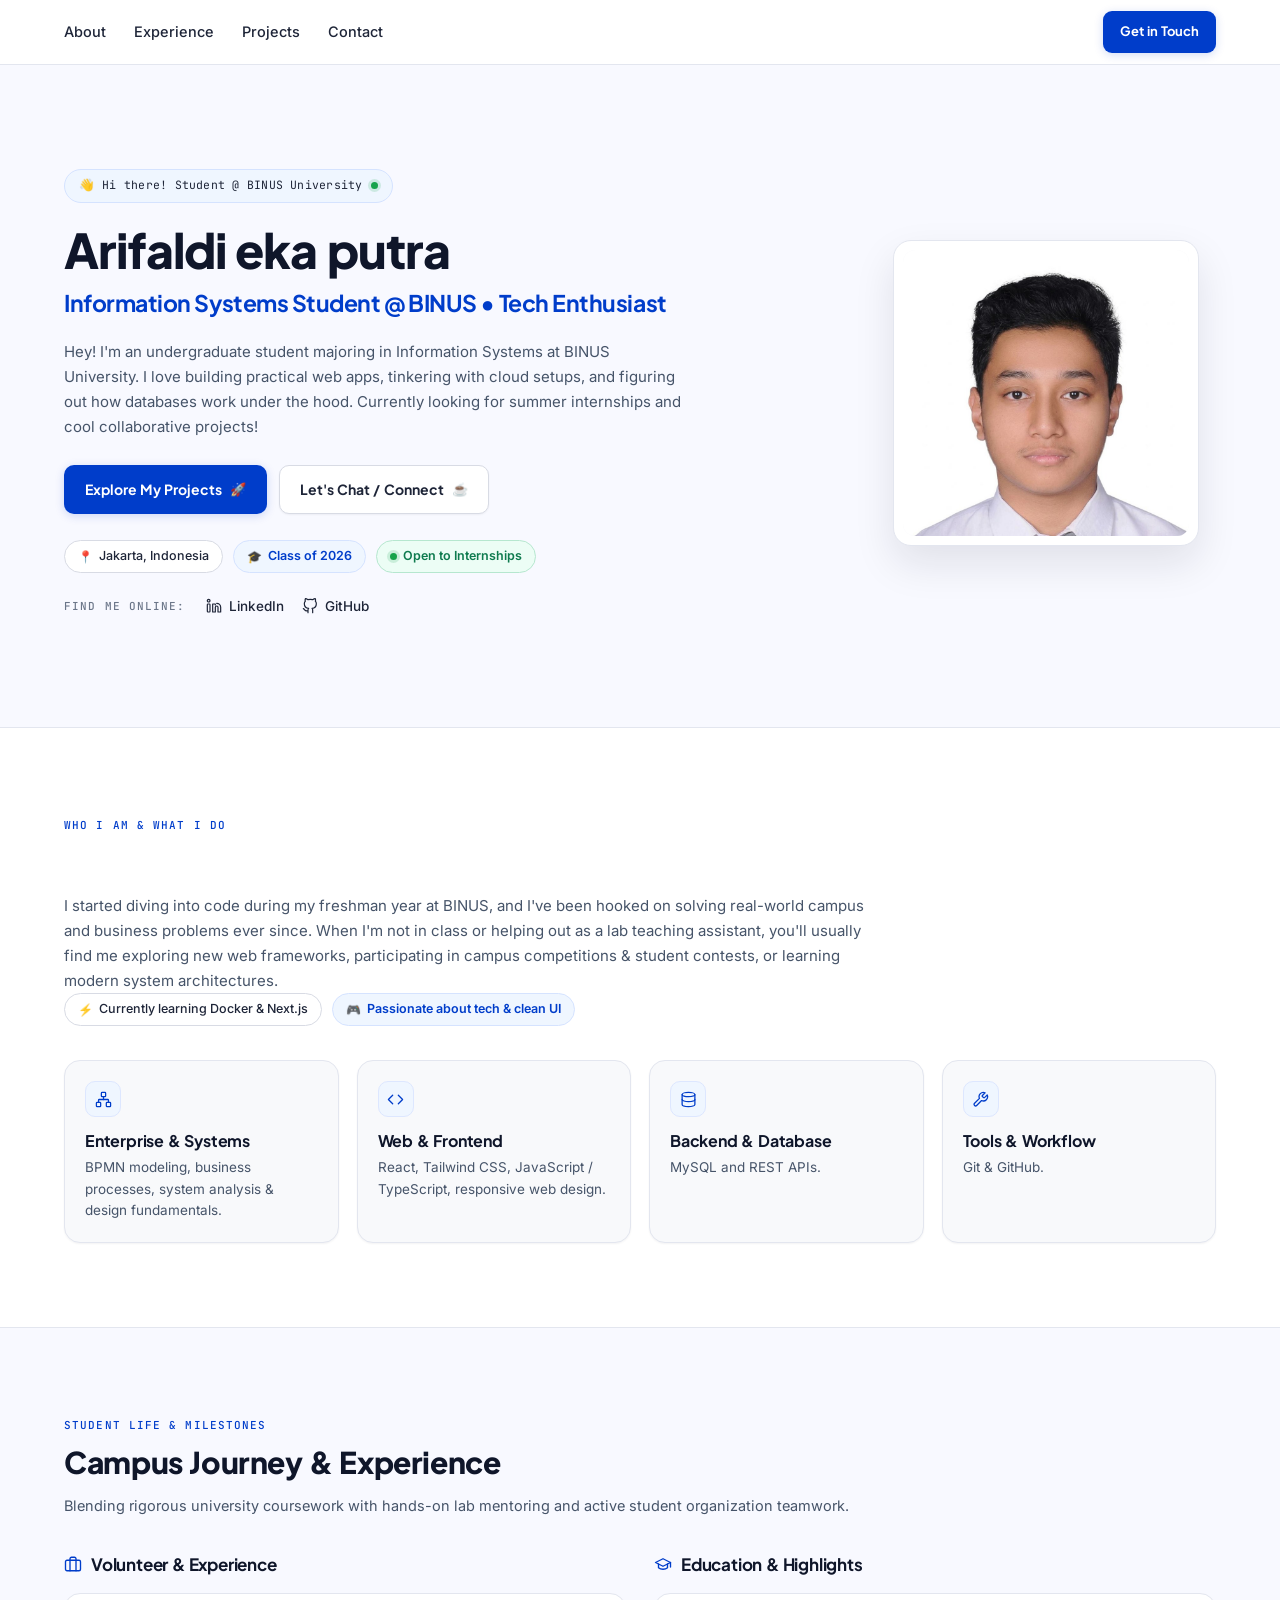
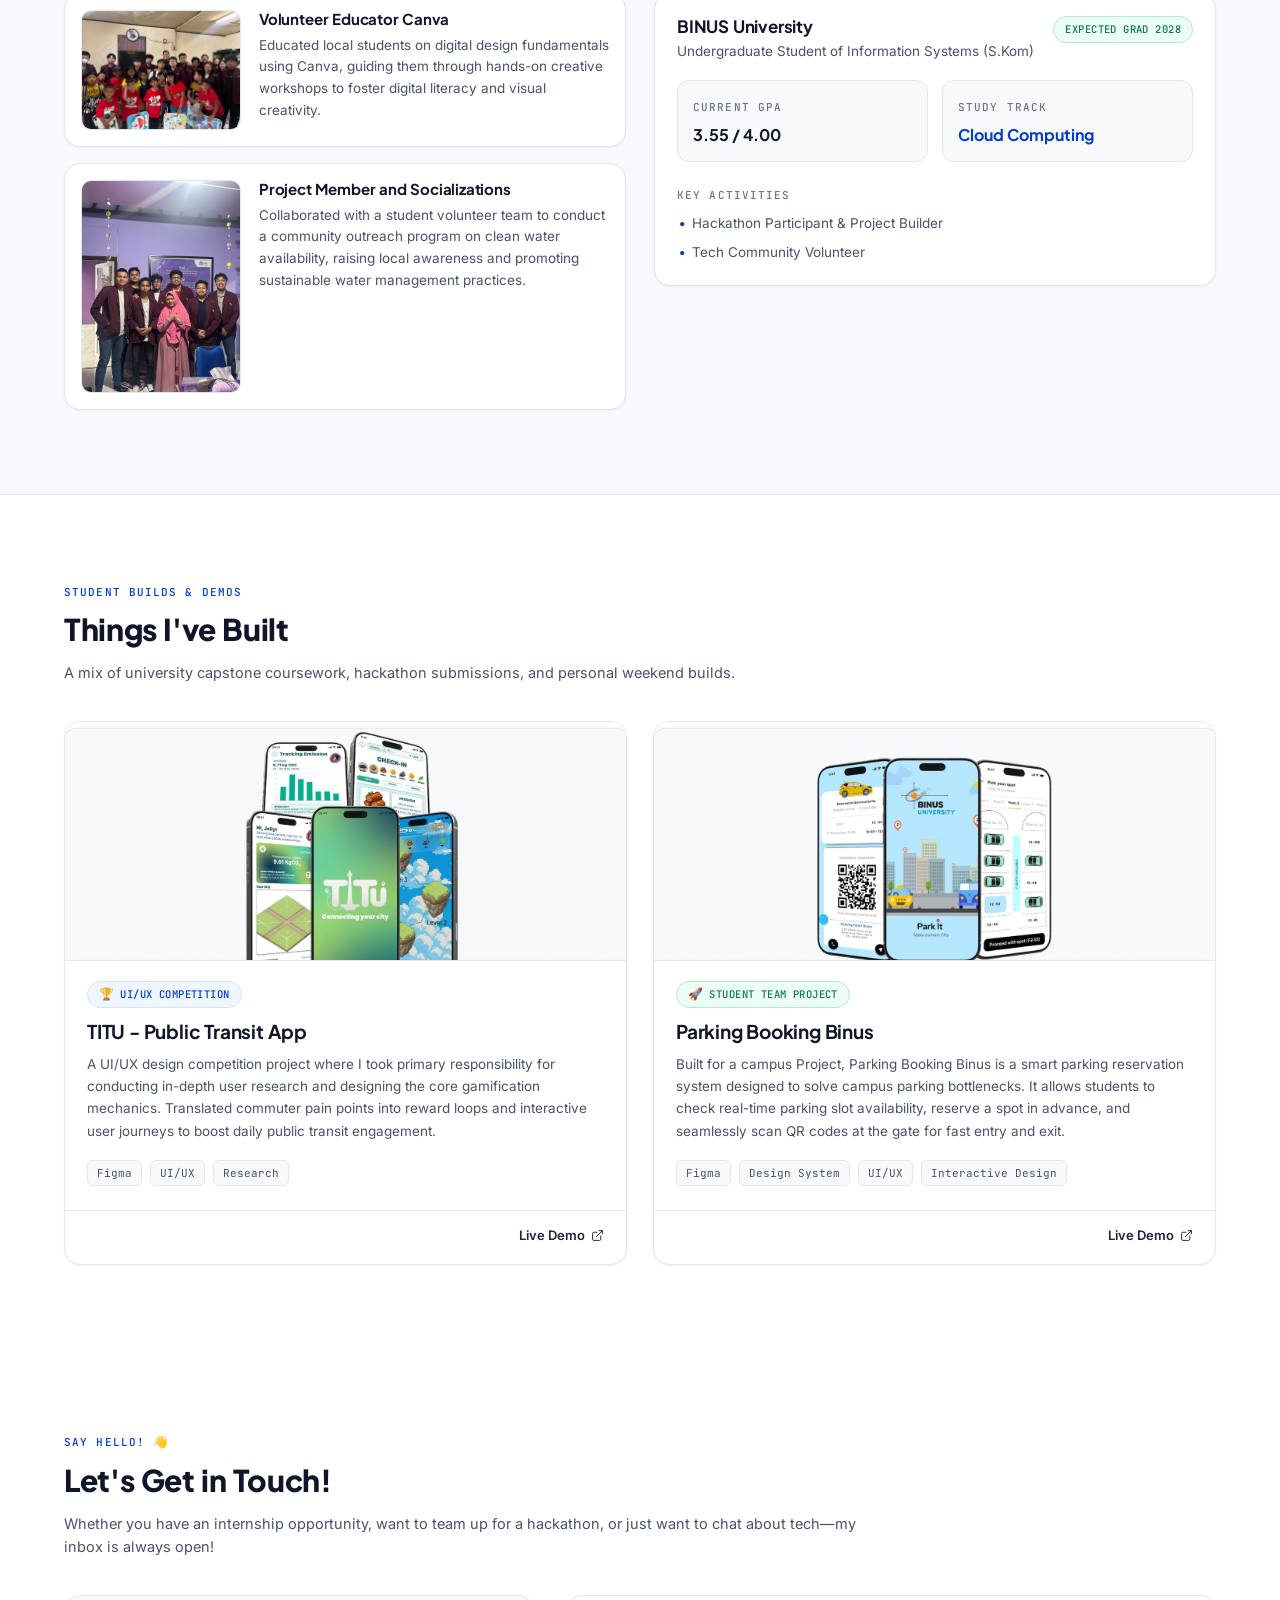
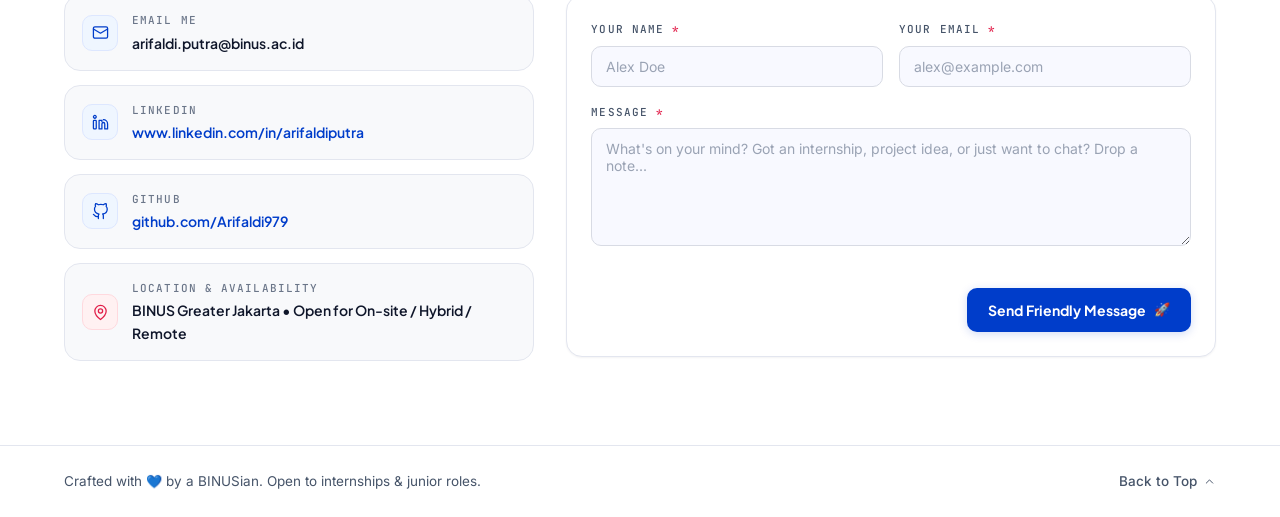
==== commit d30415ba: "feat: real cover image for Parking Booking Binus The updated design file includes the app mockup for" ====
--- a/index.html
+++ b/index.html
@@ -256,17 +256,8 @@
 
       <!-- Parking Booking Binus -->
       <article class="card project-card reveal reveal-delay-1">
-        <div class="project-media project-media-art">
-          <div class="art-parking" aria-hidden="true">
-            <div class="art-slots">
-              <span></span><span></span><span class="art-slot-taken"></span><span></span>
-            </div>
-            <div class="art-badge">
-              <svg viewBox="0 0 24 24" aria-hidden="true"><rect x="3" y="3" width="7" height="7" rx="1"/><rect x="14" y="3" width="7" height="7" rx="1"/><rect x="3" y="14" width="7" height="7" rx="1"/><path d="M14 14h3v3h-3zM20 14h1M17 20h4M14 20h1"/></svg>
-              <strong>Scan &amp; Park</strong>
-            </div>
-            <p class="art-caption">Real-time slot availability</p>
-          </div>
+        <div class="project-media">
+          <img src="assets/img/project-parking.jpg" alt="Parking Booking Binus app screens: booking QR code, Park It home and the pick-your-spot floor map" width="1440" height="613" loading="lazy" />
         </div>
         <div class="project-body">
           <span class="badge badge-green"><span class="pill-emoji">🚀</span>Student Team Project</span>
--- a/assets/css/sections.css
+++ b/assets/css/sections.css
@@ -239,8 +239,10 @@
   box-shadow: var(--shadow-lg);
 }
 
+/* same proportion as the media area in the design mockup (578 x 246 pt),
+   so the exported artwork fits with no cropping at any card width */
 .project-media {
-  height: 250px;
+  aspect-ratio: 578 / 246;
   overflow: hidden;
   background: var(--bg-alt);
   border-bottom: 1px solid var(--border);
@@ -271,76 +273,6 @@
   justify-content: flex-end;
   padding: 14px 22px 18px;
   border-top: 1px solid var(--border);
-}
-
-/* CSS artwork used as the cover of the parking project ------- */
-.project-media-art {
-  position: relative;
-  display: flex;
-  align-items: center;
-  justify-content: center;
-  background: linear-gradient(135deg, #003dca 0%, #0a5bd8 55%, #1d7ae8 100%);
-}
-
-.art-parking {
-  position: relative;
-  width: 100%;
-  height: 100%;
-  display: flex;
-  flex-direction: column;
-  align-items: center;
-  justify-content: center;
-  gap: 16px;
-  color: #fff;
-}
-.art-parking::before {
-  content: "";
-  position: absolute;
-  inset: 0;
-  background-image:
-    linear-gradient(rgba(255, 255, 255, 0.07) 1px, transparent 1px),
-    linear-gradient(90deg, rgba(255, 255, 255, 0.07) 1px, transparent 1px);
-  background-size: 48px 48px;
-  mask-image: radial-gradient(130% 110% at 50% 50%, #000 35%, transparent 100%);
-  -webkit-mask-image: radial-gradient(130% 110% at 50% 50%, #000 35%, transparent 100%);
-}
-
-.art-slots { display: flex; gap: 12px; z-index: 1; }
-.art-slots span {
-  width: 34px;
-  height: 52px;
-  background: rgba(255, 255, 255, 0.08);
-  border: 2px dashed rgba(255, 255, 255, 0.55);
-  border-radius: 6px;
-}
-.art-slots .art-slot-taken {
-  background: rgba(255, 255, 255, 0.92);
-  border-style: solid;
-  box-shadow: 0 6px 18px rgba(0, 0, 0, 0.18);
-}
-
-.art-badge {
-  z-index: 1;
-  display: inline-flex;
-  align-items: center;
-  gap: 9px;
-  padding: 8px 16px;
-  background: rgba(255, 255, 255, 0.95);
-  border-radius: var(--radius-pill);
-  color: var(--primary);
-  font-family: var(--font-head);
-  font-size: 14px;
-  box-shadow: 0 8px 20px rgba(0, 0, 0, 0.16);
-}
-.art-badge svg { width: 17px; height: 17px; }
-
-.art-caption {
-  z-index: 1;
-  font-family: var(--font-mono);
-  font-size: 11px;
-  letter-spacing: 0.08em;
-  text-transform: uppercase;
-  color: rgba(255, 255, 255, 0.85);
 }
 
 /* =========================== CONTACT ======================= */
--- a/assets/css/responsive.css
+++ b/assets/css/responsive.css
@@ -75,7 +75,6 @@
   .nav-right .btn { width: auto; }
   .hero-actions { flex-direction: column; align-items: stretch; }
 
-  .project-media { height: 200px; }
   .footer-inner { flex-direction: column; align-items: flex-start; gap: 10px; }
 }
 
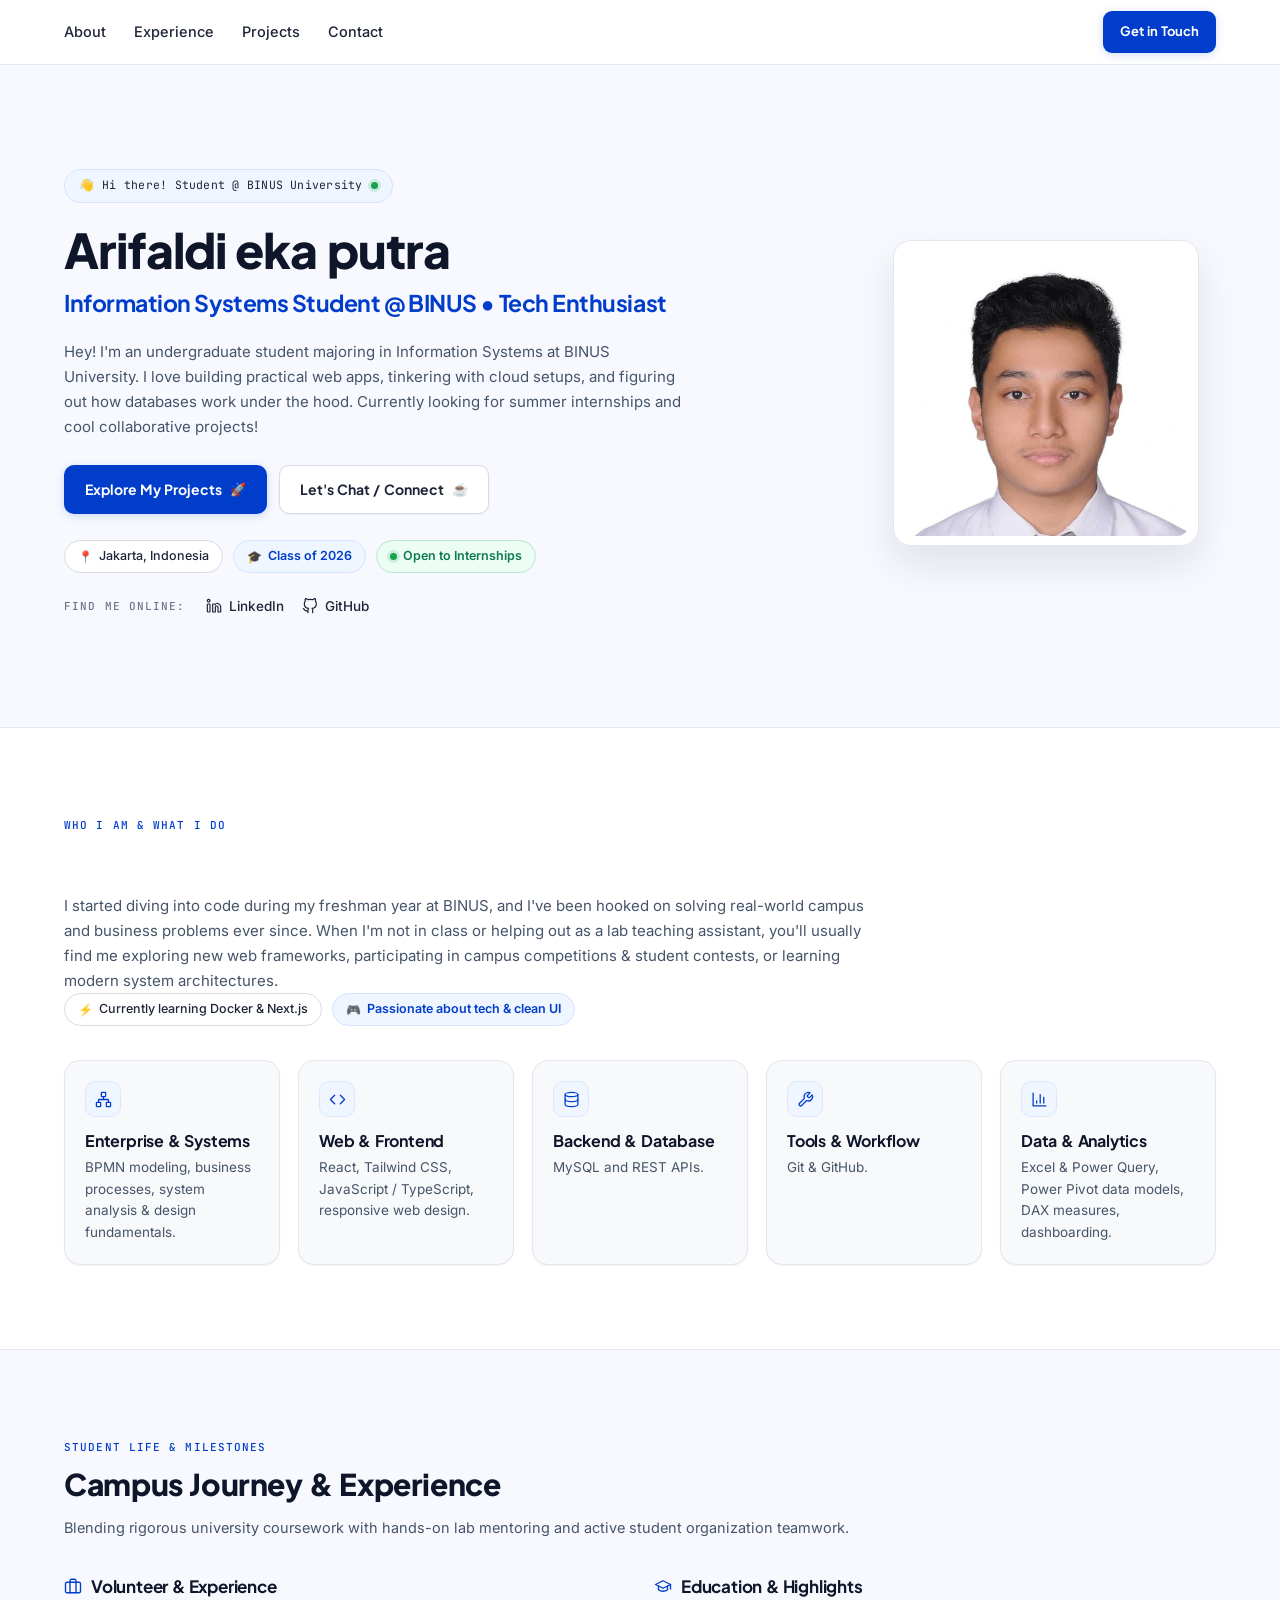
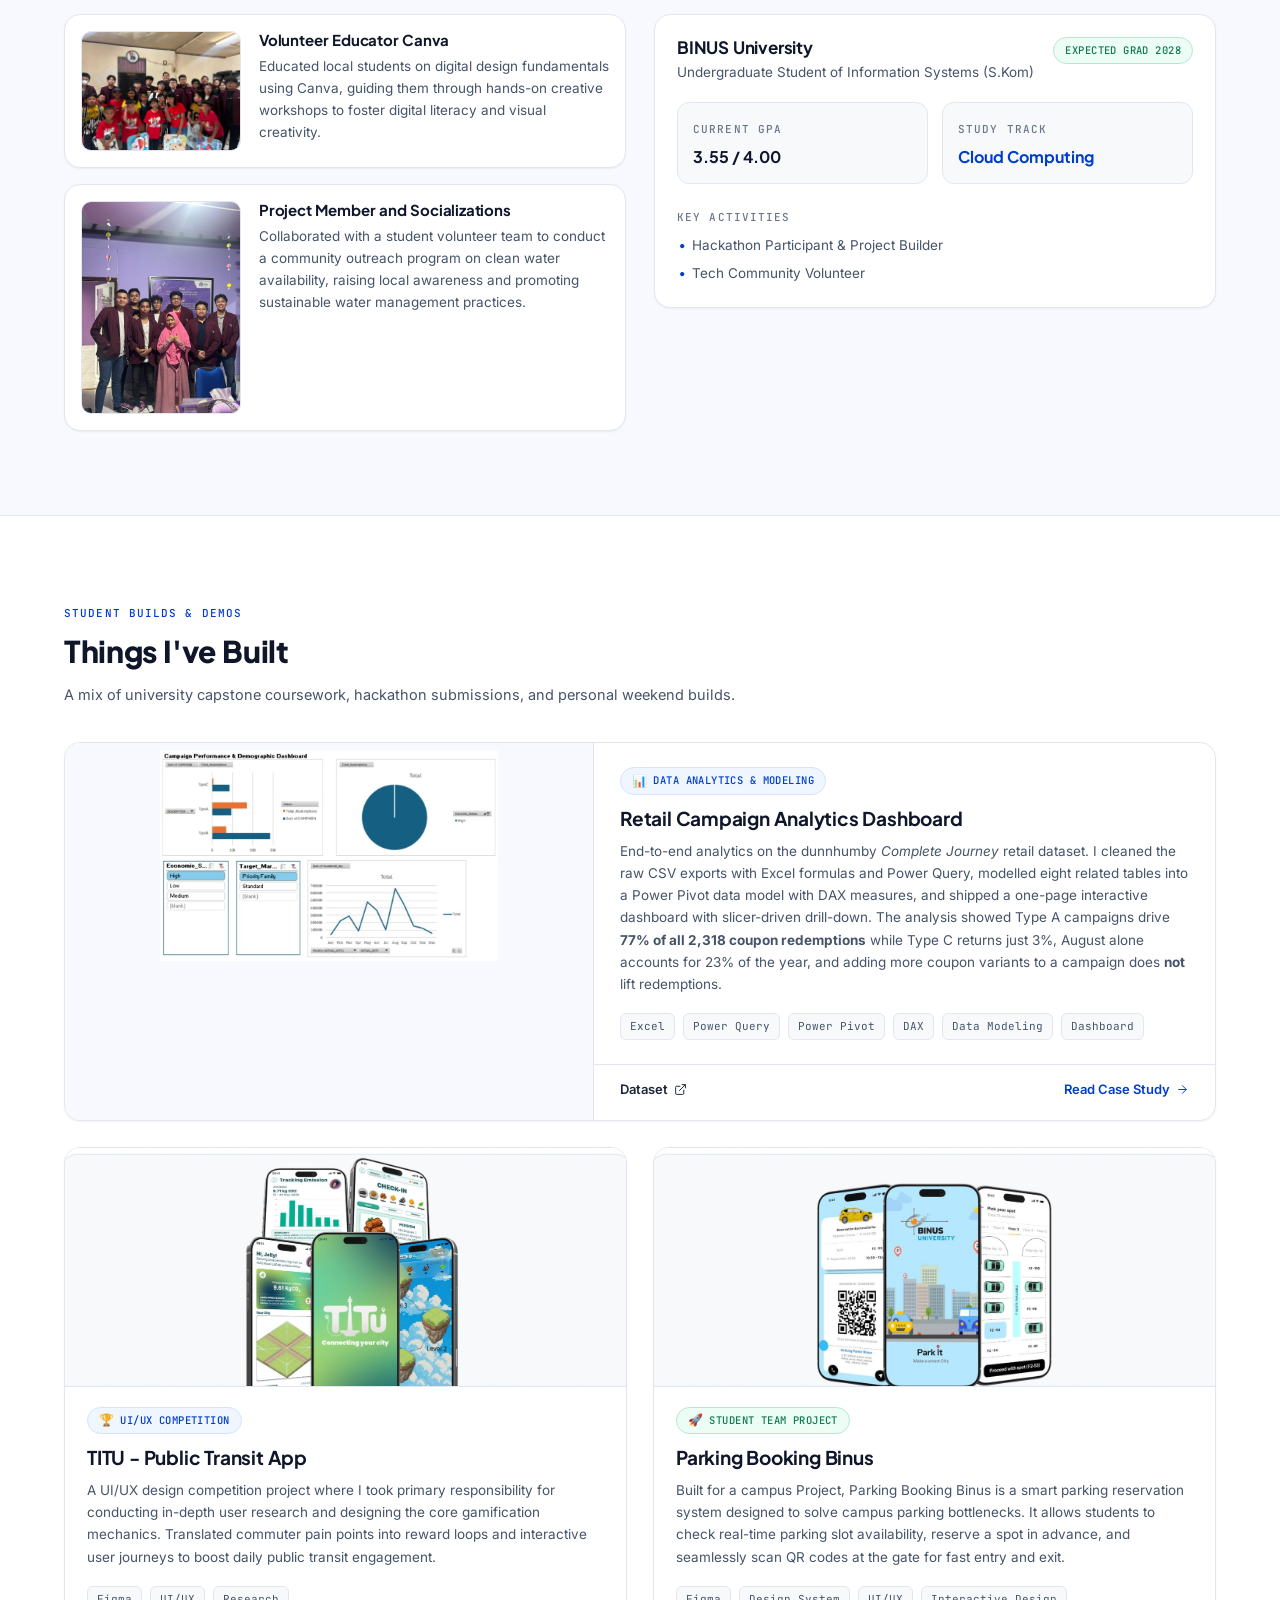
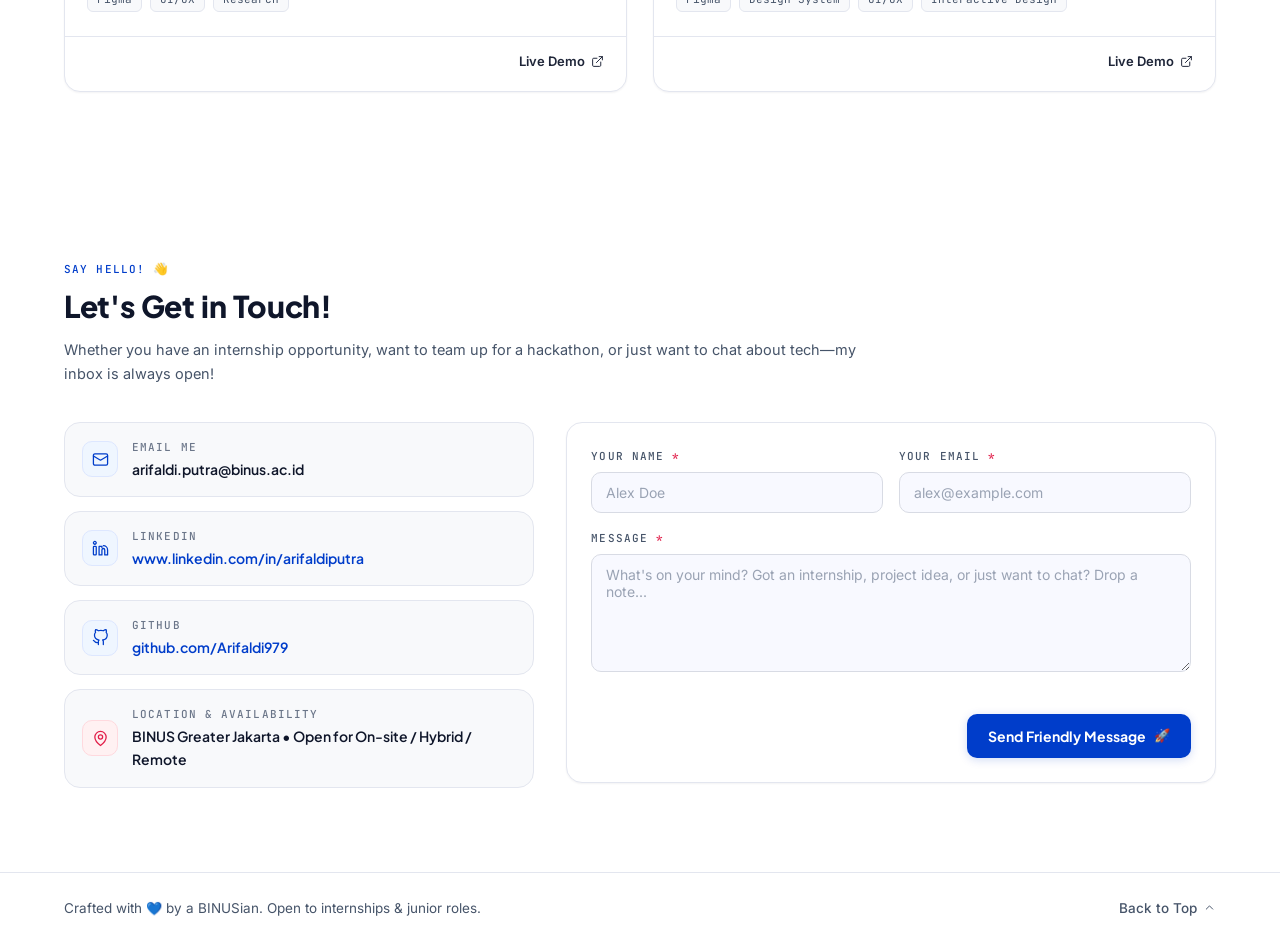
==== commit f78e487a: "feat: add retail campaign analytics project and case study Adds the BINUS Data Modeling lab project " ====
--- a/index.html
+++ b/index.html
@@ -149,6 +149,14 @@
         <h3>Tools &amp; Workflow</h3>
         <p>Git &amp; GitHub.</p>
       </article>
+
+      <article class="card skill-card reveal reveal-delay-3">
+        <span class="icon-tile">
+          <svg viewBox="0 0 24 24" aria-hidden="true"><path d="M3 3v18h18"/><path d="M18 17V9"/><path d="M13 17V5"/><path d="M8 17v-3"/></svg>
+        </span>
+        <h3>Data &amp; Analytics</h3>
+        <p>Excel &amp; Power Query, Power Pivot data models, DAX measures, dashboarding.</p>
+      </article>
     </div>
   </div>
 </section>
@@ -231,6 +239,38 @@
     <p class="section-sub reveal">A mix of university capstone coursework, hackathon submissions, and personal weekend builds.</p>
 
     <div class="project-grid">
+      <!-- Retail Campaign Analytics (featured) -->
+      <article class="card project-card project-card-featured reveal">
+        <a class="project-media" href="projects/retail-campaign-analytics.html" aria-label="Open the Retail Campaign Analytics case study">
+          <img src="assets/img/project-retail-analytics.jpg" alt="Campaign Performance and Demographic dashboard in Excel: bar chart by campaign type, doughnut chart by economic status, monthly trend line chart and two slicers" width="1440" height="613" loading="lazy" />
+        </a>
+        <div class="project-main">
+          <div class="project-body">
+            <span class="badge badge-blue"><span class="pill-emoji">📊</span>Data Analytics &amp; Modeling</span>
+            <h3>Retail Campaign Analytics Dashboard</h3>
+            <p>End-to-end analytics on the dunnhumby <em>Complete Journey</em> retail dataset. I cleaned the raw CSV exports with Excel formulas and Power Query, modelled eight related tables into a Power Pivot data model with DAX measures, and shipped a one-page interactive dashboard with slicer-driven drill-down. The analysis showed Type A campaigns drive <strong>77% of all 2,318 coupon redemptions</strong> while Type C returns just 3%, August alone accounts for 23% of the year, and adding more coupon variants to a campaign does <strong>not</strong> lift redemptions.</p>
+            <div class="tag-row">
+              <span class="tag">Excel</span>
+              <span class="tag">Power Query</span>
+              <span class="tag">Power Pivot</span>
+              <span class="tag">DAX</span>
+              <span class="tag">Data Modeling</span>
+              <span class="tag">Dashboard</span>
+            </div>
+          </div>
+          <div class="project-footer project-footer-multi">
+            <a class="demo-link" href="https://www.kaggle.com/datasets/frtgnn/dunnhumby-the-complete-journey" target="_blank" rel="noopener noreferrer">
+              Dataset
+              <svg class="ico ico-sm" viewBox="0 0 24 24" aria-hidden="true"><path d="M18 13v6a2 2 0 0 1-2 2H5a2 2 0 0 1-2-2V8a2 2 0 0 1 2-2h6"/><polyline points="15 3 21 3 21 9"/><line x1="10" y1="14" x2="21" y2="3"/></svg>
+            </a>
+            <a class="demo-link demo-link-primary" href="projects/retail-campaign-analytics.html">
+              Read Case Study
+              <svg class="ico ico-sm" viewBox="0 0 24 24" aria-hidden="true"><path d="M5 12h14"/><path d="m12 5 7 7-7 7"/></svg>
+            </a>
+          </div>
+        </div>
+      </article>
+
       <!-- TITU -->
       <article class="card project-card reveal">
         <div class="project-media">
--- a/assets/css/components.css
+++ b/assets/css/components.css
@@ -223,6 +223,7 @@
   transition: color 0.18s ease, gap 0.18s ease;
 }
 .demo-link:hover { color: var(--primary); gap: 9px; }
+.demo-link-primary { color: var(--primary); }
 
 .link-blue { color: var(--primary); }
 
--- a/assets/css/sections.css
+++ b/assets/css/sections.css
@@ -85,7 +85,7 @@
 
 .skill-grid {
   display: grid;
-  grid-template-columns: repeat(4, minmax(0, 1fr));
+  grid-template-columns: repeat(auto-fit, minmax(212px, 1fr));
   gap: 18px;
   margin-top: 34px;
 }
@@ -242,6 +242,7 @@
 /* same proportion as the media area in the design mockup (578 x 246 pt),
    so the exported artwork fits with no cropping at any card width */
 .project-media {
+  display: block;
   aspect-ratio: 578 / 246;
   overflow: hidden;
   background: var(--bg-alt);
@@ -271,8 +272,38 @@
 .project-footer {
   display: flex;
   justify-content: flex-end;
+  gap: 22px;
   padding: 14px 22px 18px;
   border-top: 1px solid var(--border);
+}
+.project-footer-multi { justify-content: space-between; }
+
+/* featured project: spans the grid and goes side-by-side on wide screens */
+.project-card-featured { grid-column: 1 / -1; }
+
+.project-main {
+  display: flex;
+  flex-direction: column;
+  flex: 1;
+  min-width: 0;
+}
+.project-card-featured .project-body { flex: 1; }
+
+@media (min-width: 901px) {
+  .project-card-featured { flex-direction: row; align-items: stretch; }
+
+  .project-card-featured .project-media {
+    width: 46%;
+    flex: none;
+    aspect-ratio: auto;
+    border-bottom: none;
+    border-right: 1px solid var(--border);
+  }
+  /* show the whole dashboard rather than cropping it to the taller box;
+     the artwork already sits on --bg-alt so the letterboxing is invisible */
+  .project-card-featured .project-media img { object-fit: contain; }
+  .project-card-featured .project-body { padding: 24px 26px 4px; }
+  .project-card-featured .project-footer { padding: 14px 26px 20px; }
 }
 
 /* =========================== CONTACT ======================= */
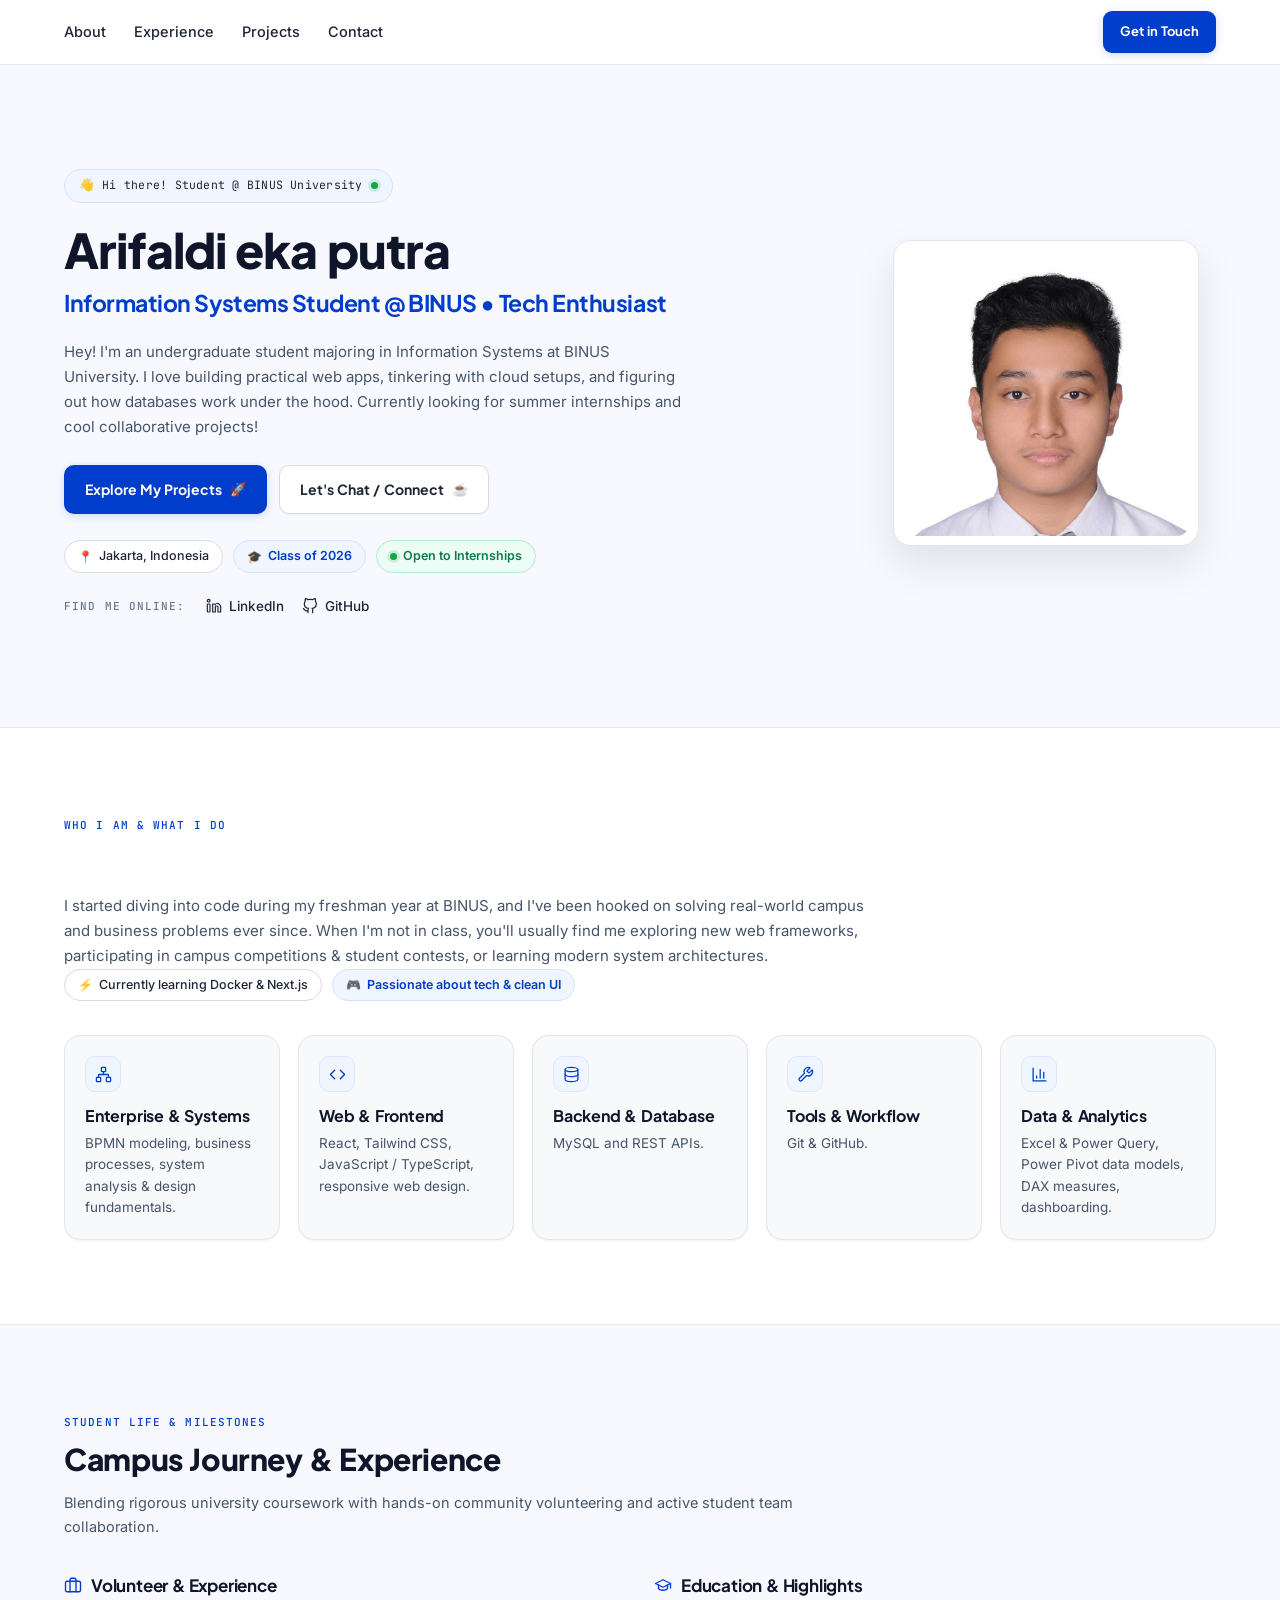
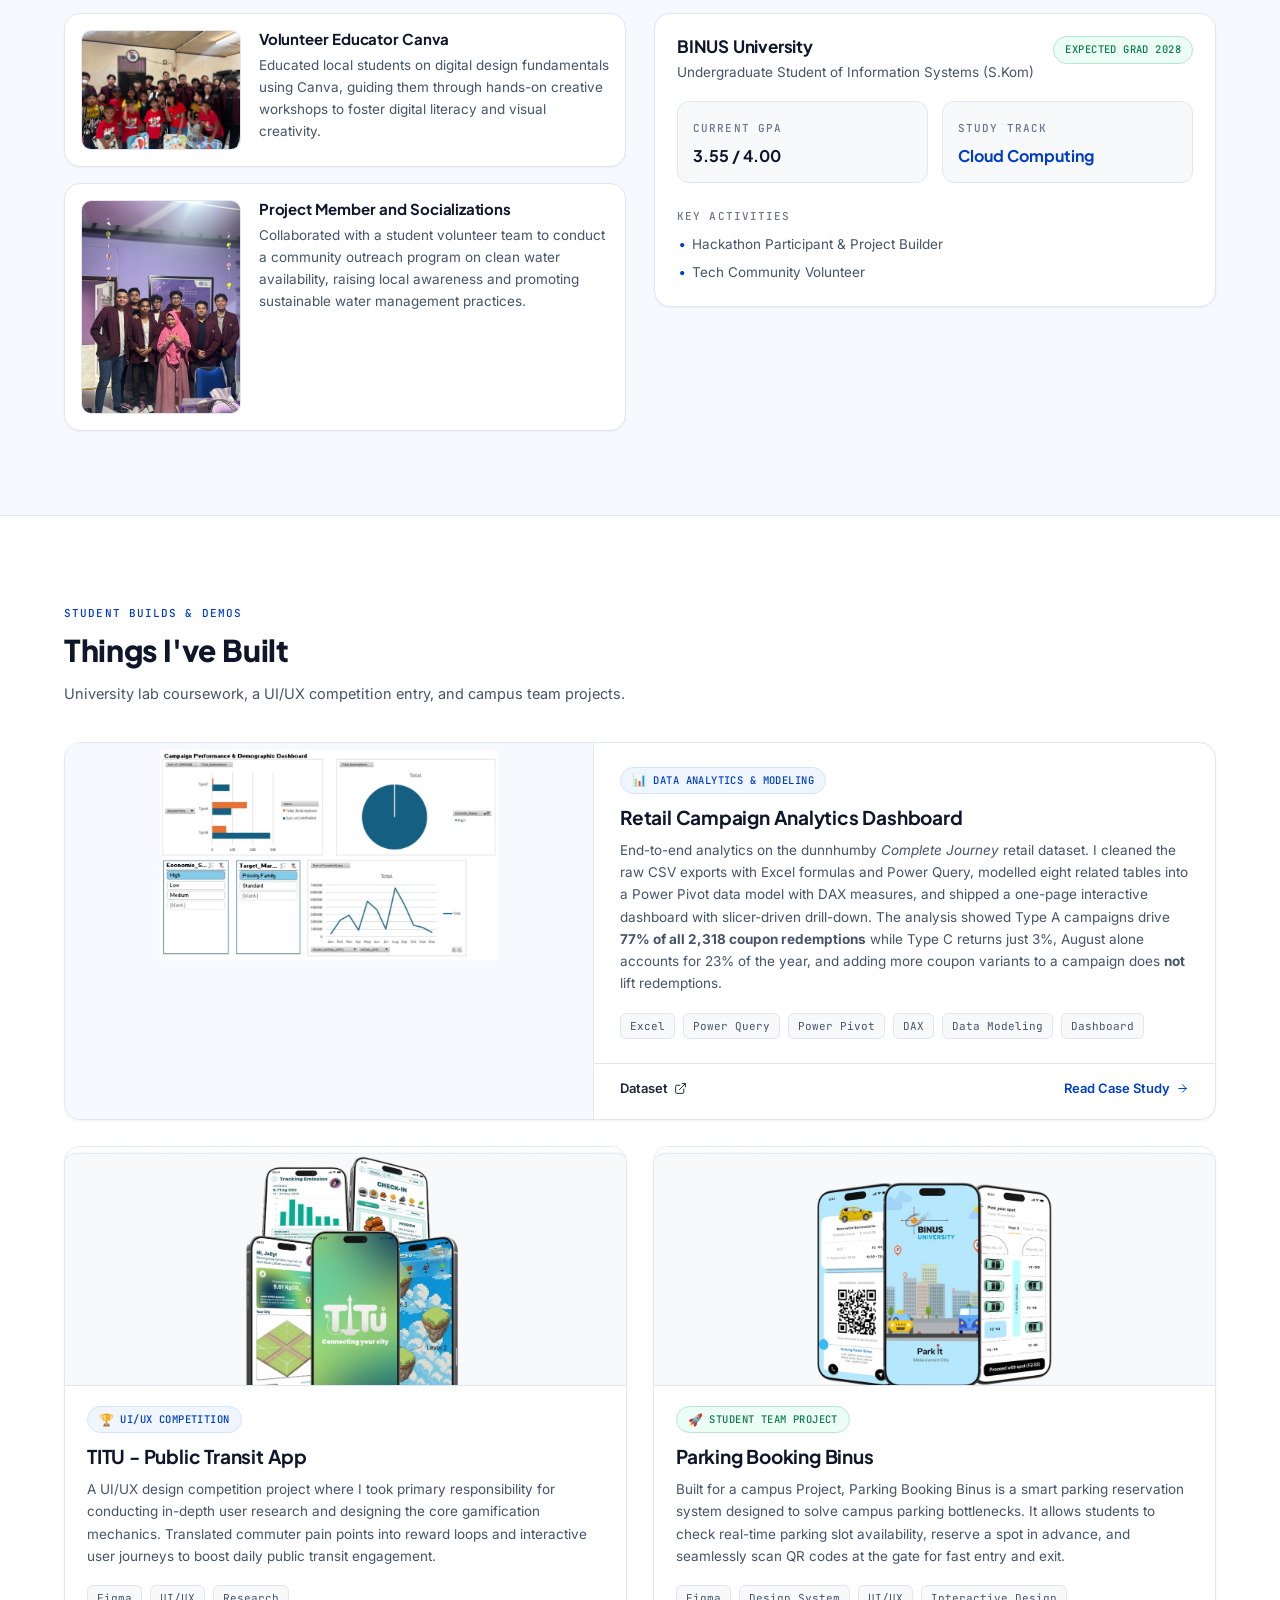
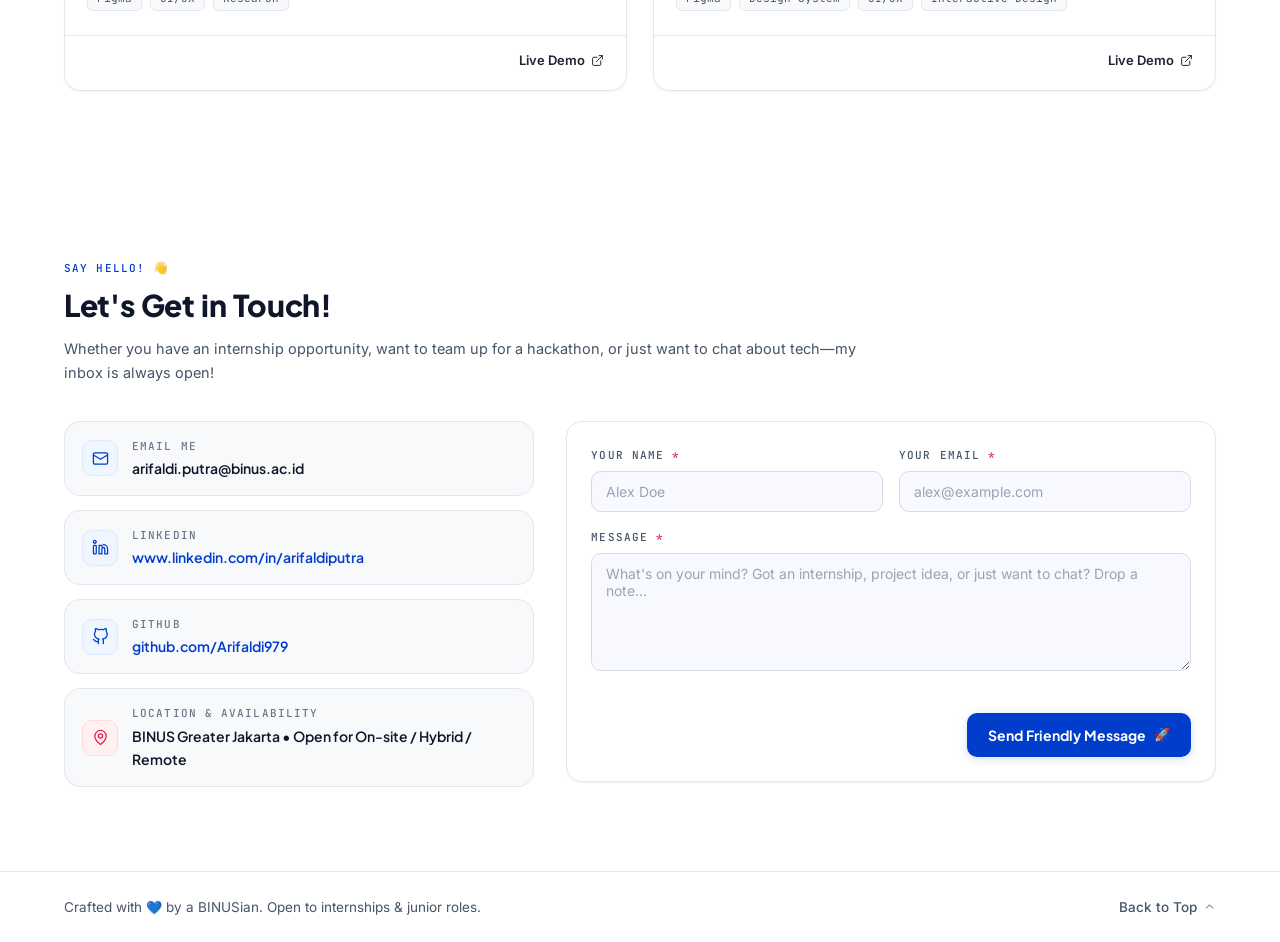
==== commit 998e5578: "fix: remove lab teaching assistant claim from about and experience The lab assistant / lab mentoring" ====
--- a/index.html
+++ b/index.html
@@ -107,9 +107,9 @@
 
     <p class="section-lead reveal">
       I started diving into code during my freshman year at BINUS, and I've been hooked on solving real-world
-      campus and business problems ever since. When I'm not in class or helping out as a lab teaching assistant,
-      you'll usually find me exploring new web frameworks, participating in campus competitions &amp; student
-      contests, or learning modern system architectures.
+      campus and business problems ever since. When I'm not in class, you'll usually find me exploring new web
+      frameworks, participating in campus competitions &amp; student contests, or learning modern system
+      architectures.
     </p>
 
     <div class="pill-row reveal">
@@ -166,7 +166,7 @@
   <div class="container">
     <p class="mono-label label-blue reveal">Student life &amp; milestones</p>
     <h2 class="section-title reveal">Campus Journey &amp; Experience</h2>
-    <p class="section-sub reveal">Blending rigorous university coursework with hands-on lab mentoring and active student organization teamwork.</p>
+    <p class="section-sub reveal">Blending rigorous university coursework with hands-on community volunteering and active student team collaboration.</p>
 
     <div class="exp-grid">
       <!-- Volunteer & Experience -->
@@ -236,7 +236,7 @@
   <div class="container">
     <p class="mono-label label-blue reveal">Student builds &amp; demos</p>
     <h2 class="section-title reveal">Things I've Built</h2>
-    <p class="section-sub reveal">A mix of university capstone coursework, hackathon submissions, and personal weekend builds.</p>
+    <p class="section-sub reveal">University lab coursework, a UI/UX competition entry, and campus team projects.</p>
 
     <div class="project-grid">
       <!-- Retail Campaign Analytics (featured) -->
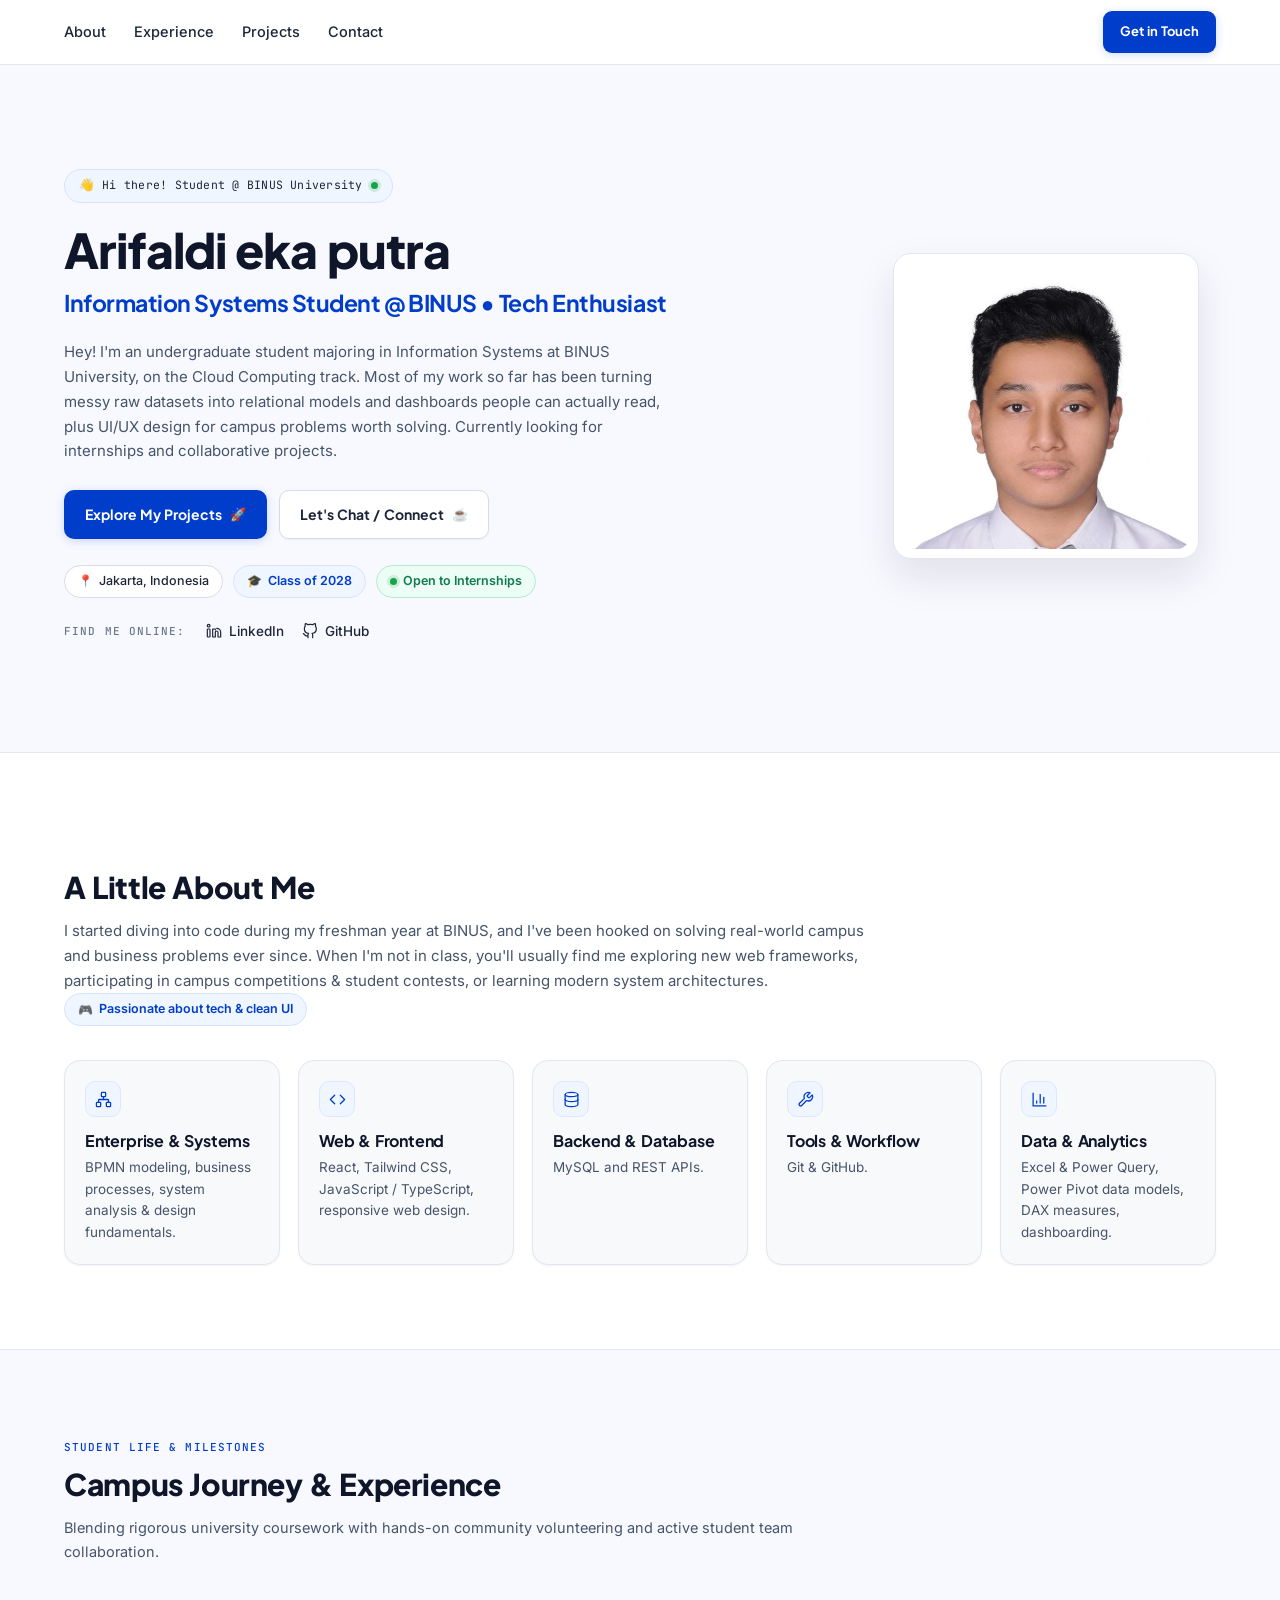
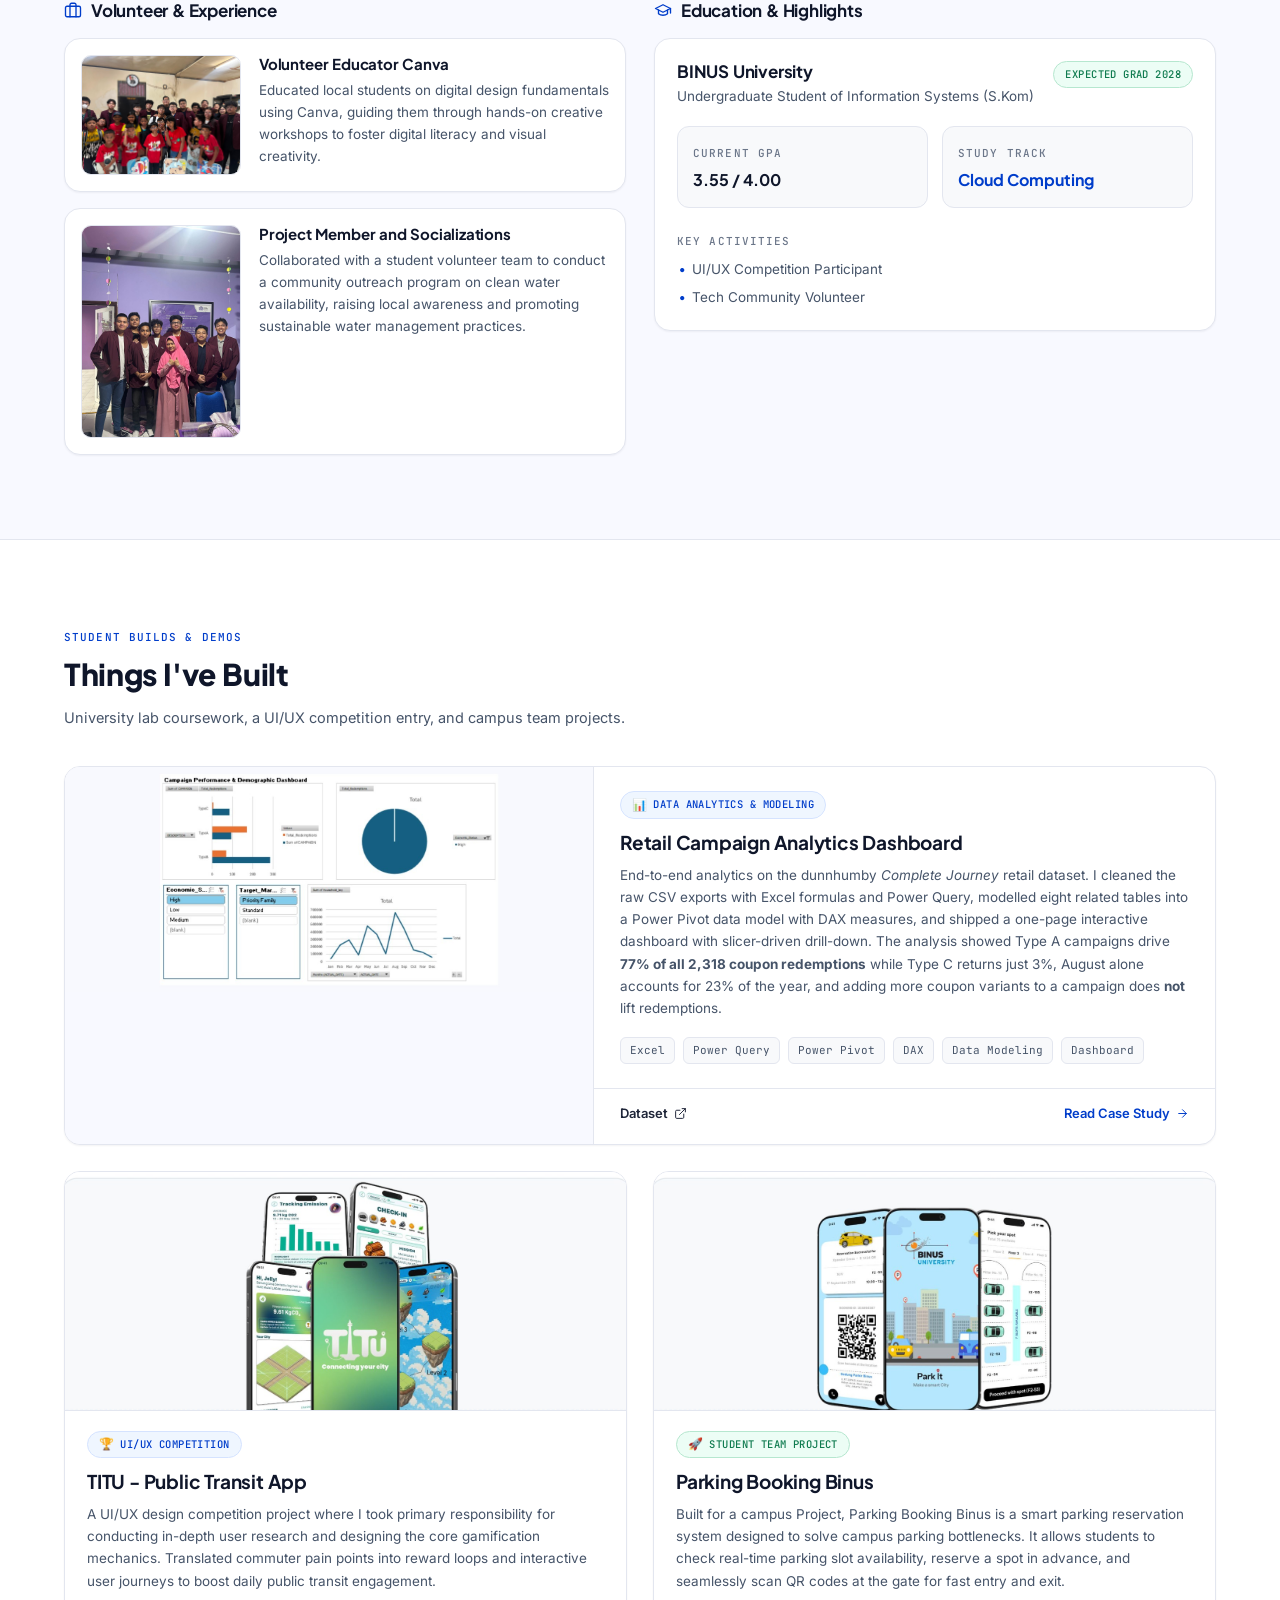
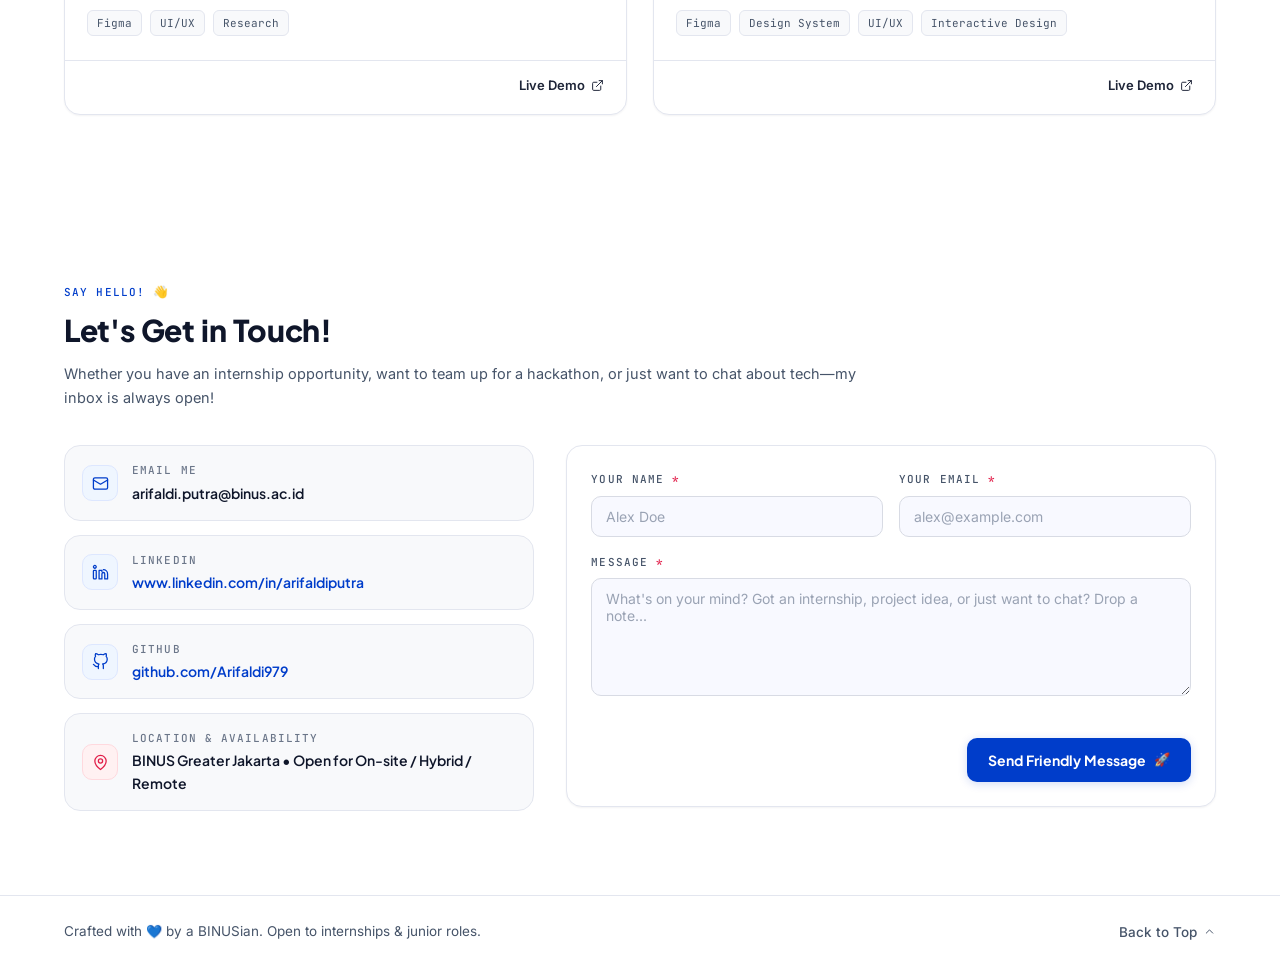
==== commit 65530a52: "fix: align copy with what the portfolio actually shows - graduation year is 2028 everywhere; the her" ====
--- a/index.html
+++ b/index.html
@@ -4,11 +4,11 @@
 <meta charset="UTF-8" />
 <meta name="viewport" content="width=device-width, initial-scale=1.0" />
 <title>Arifaldi Eka Putra — Information Systems Student @ BINUS</title>
-<meta name="description" content="Portfolio of Arifaldi Eka Putra, an Information Systems student at BINUS University. Web apps, cloud setups, UI/UX projects and more." />
+<meta name="description" content="Portfolio of Arifaldi Eka Putra, an Information Systems student at BINUS University — data modeling and dashboards, plus UI/UX design projects." />
 <meta name="author" content="Arifaldi Eka Putra" />
 
 <meta property="og:title" content="Arifaldi Eka Putra — Information Systems Student @ BINUS" />
-<meta property="og:description" content="Student portfolio: practical web apps, cloud setups and UI/UX case studies." />
+<meta property="og:description" content="Student portfolio: retail campaign analytics with Power Pivot and DAX, plus UI/UX design case studies." />
 <meta property="og:type" content="website" />
 <meta property="og:image" content="assets/img/profile.jpg" />
 
@@ -62,9 +62,10 @@
       <p class="hero-subtitle">Information Systems Student @ BINUS • Tech Enthusiast</p>
 
       <p class="hero-text">
-        Hey! I'm an undergraduate student majoring in Information Systems at BINUS University. I love
-        building practical web apps, tinkering with cloud setups, and figuring out how databases work
-        under the hood. Currently looking for summer internships and cool collaborative projects!
+        Hey! I'm an undergraduate student majoring in Information Systems at BINUS University, on the
+        Cloud Computing track. Most of my work so far has been turning messy raw datasets into relational
+        models and dashboards people can actually read, plus UI/UX design for campus problems worth
+        solving. Currently looking for internships and collaborative projects.
       </p>
 
       <div class="hero-actions">
@@ -74,7 +75,7 @@
 
       <div class="pill-row">
         <span class="pill"><span class="pill-emoji">📍</span>Jakarta, Indonesia</span>
-        <span class="pill pill-blue"><span class="pill-emoji">🎓</span>Class of 2026</span>
+        <span class="pill pill-blue"><span class="pill-emoji">🎓</span>Class of 2028</span>
         <span class="pill pill-green"><span class="dot-live dot-green" aria-hidden="true"></span>Open to Internships</span>
       </div>
 
@@ -113,7 +114,6 @@
     </p>
 
     <div class="pill-row reveal">
-      <span class="pill"><span class="pill-emoji">⚡</span>Currently learning Docker &amp; Next.js</span>
       <span class="pill pill-blue"><span class="pill-emoji">🎮</span>Passionate about tech &amp; clean UI</span>
     </div>
 
@@ -222,7 +222,7 @@
 
           <p class="mono-label edu-activities-label">Key activities</p>
           <ul class="activity-list">
-            <li>Hackathon Participant &amp; Project Builder</li>
+            <li>UI/UX Competition Participant</li>
             <li>Tech Community Volunteer</li>
           </ul>
         </article>
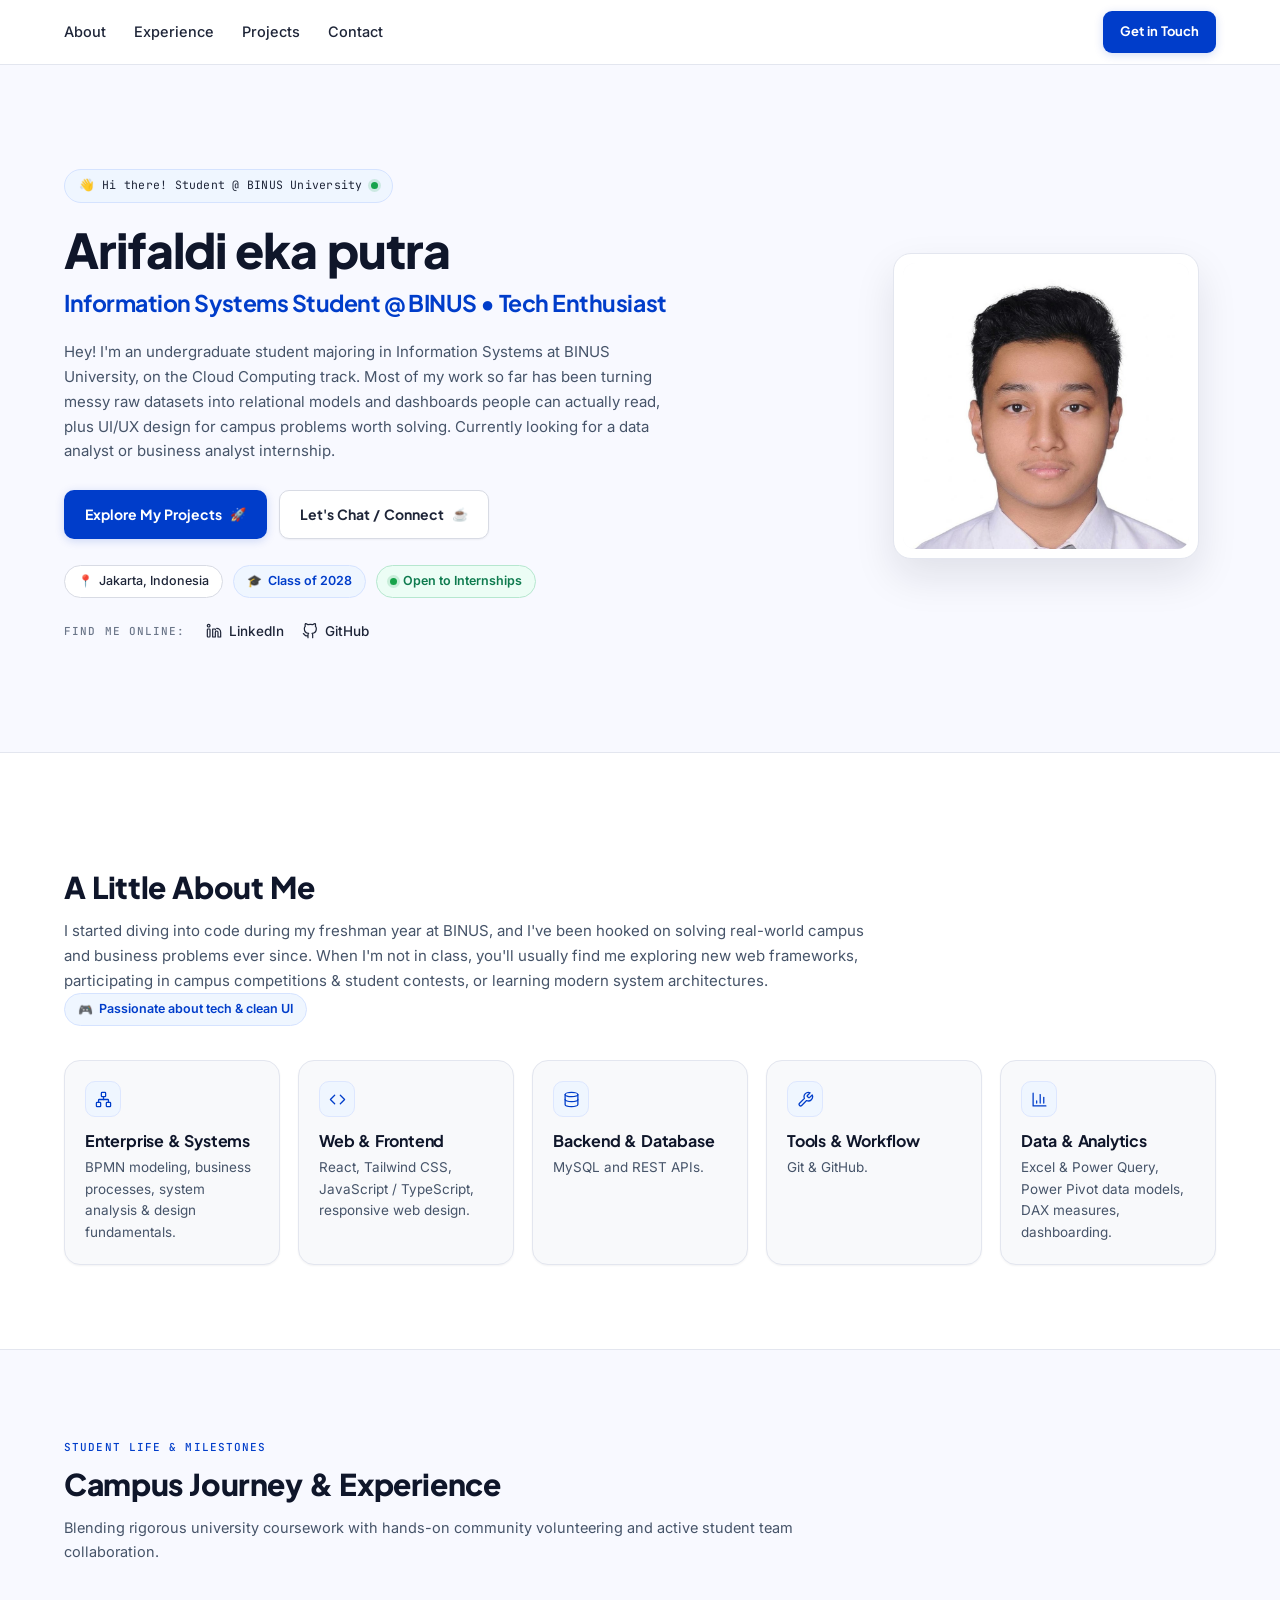
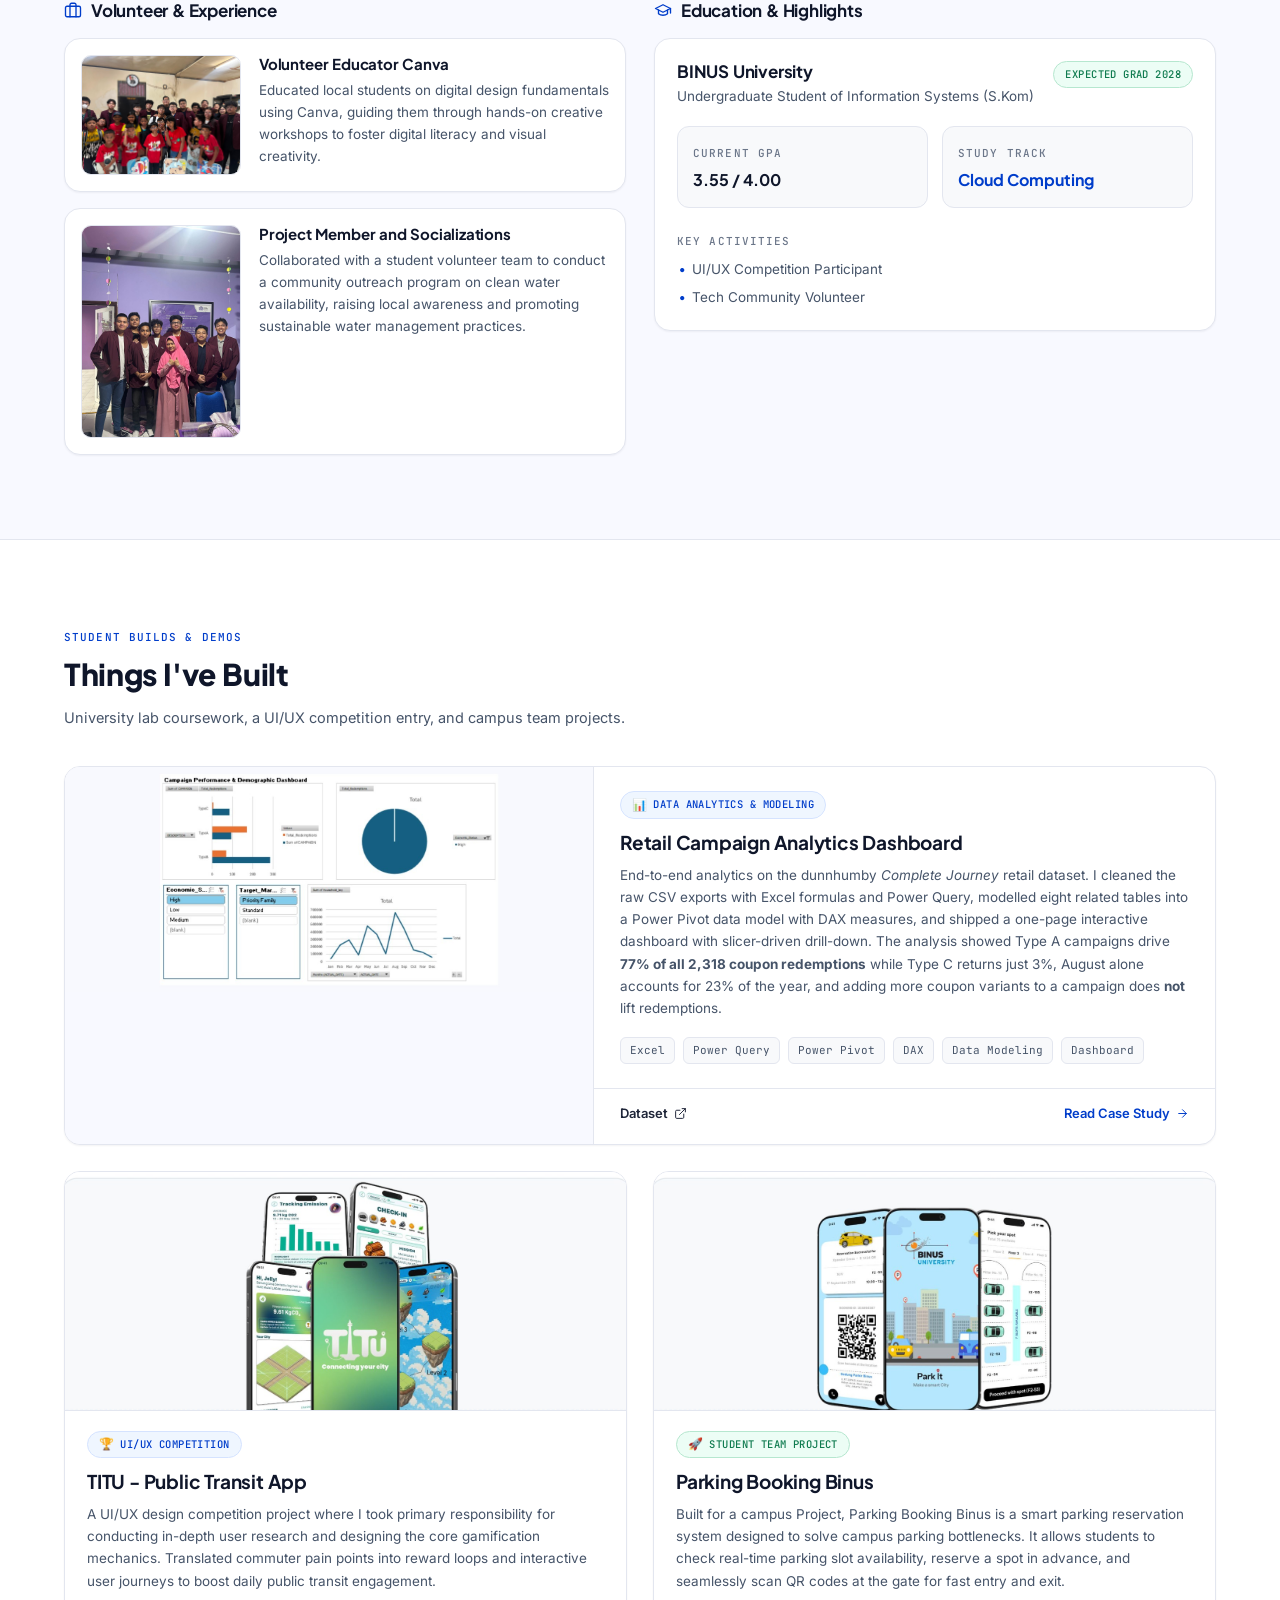
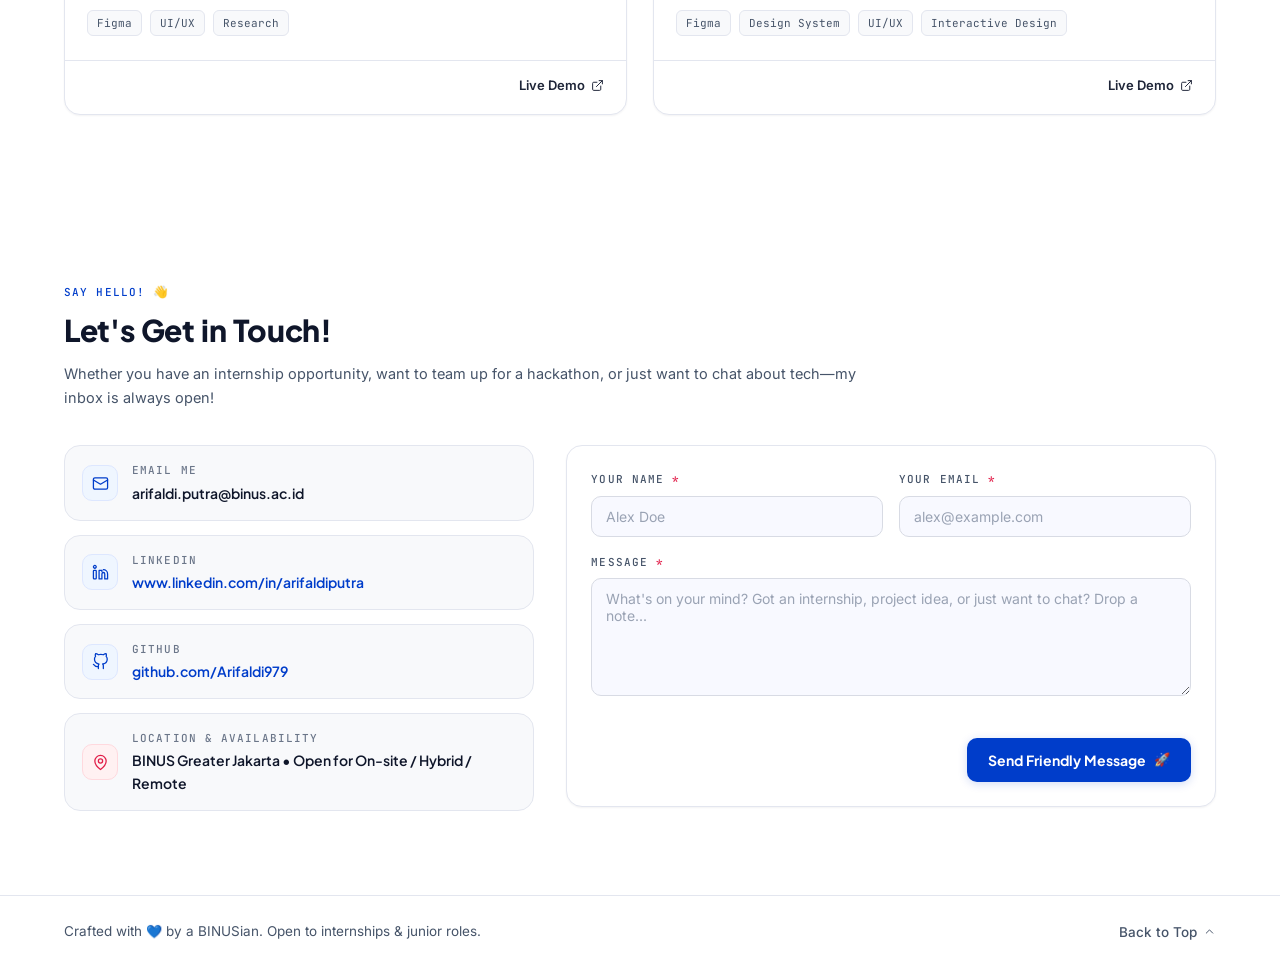
==== commit 67ce9d33: "copy: state the target roles in the hero The closing line now names the roles being applied for - da" ====
--- a/index.html
+++ b/index.html
@@ -65,7 +65,7 @@
         Hey! I'm an undergraduate student majoring in Information Systems at BINUS University, on the
         Cloud Computing track. Most of my work so far has been turning messy raw datasets into relational
         models and dashboards people can actually read, plus UI/UX design for campus problems worth
-        solving. Currently looking for internships and collaborative projects.
+        solving. Currently looking for a data analyst or business analyst internship.
       </p>
 
       <div class="hero-actions">
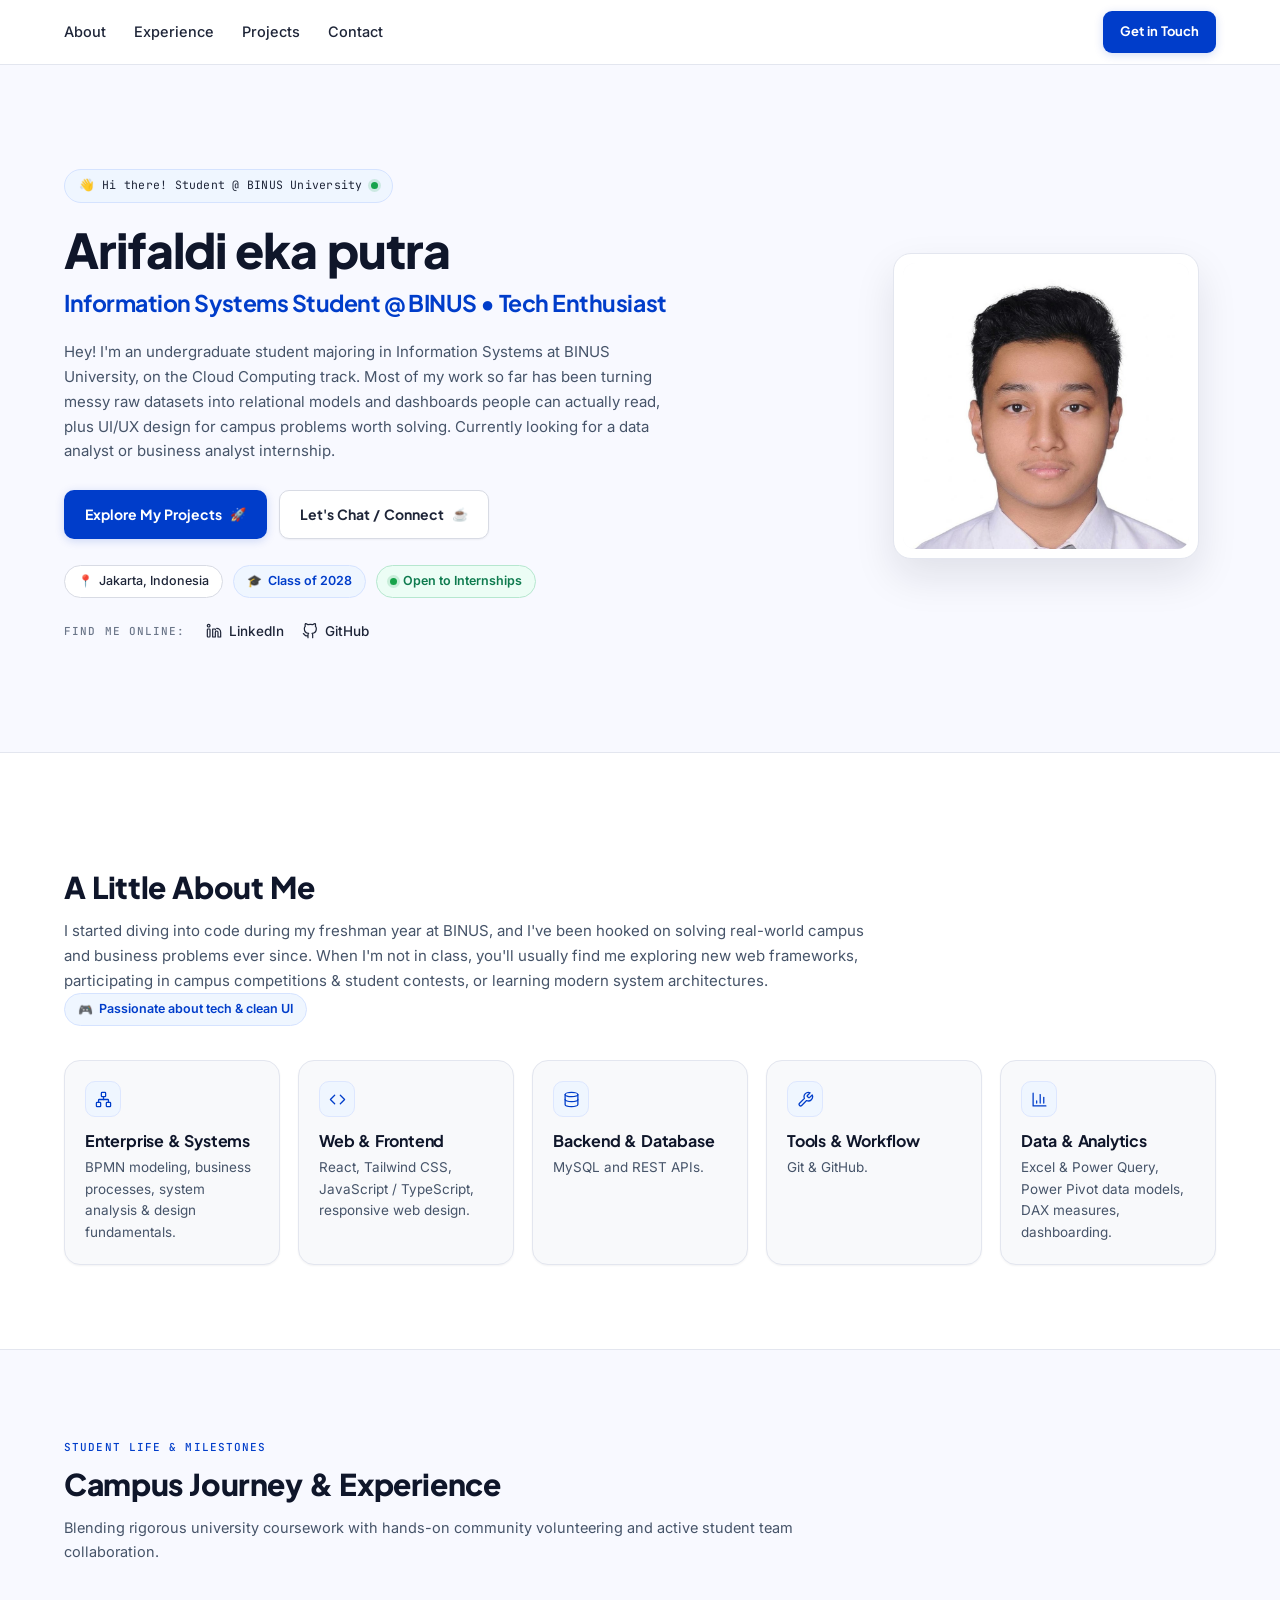
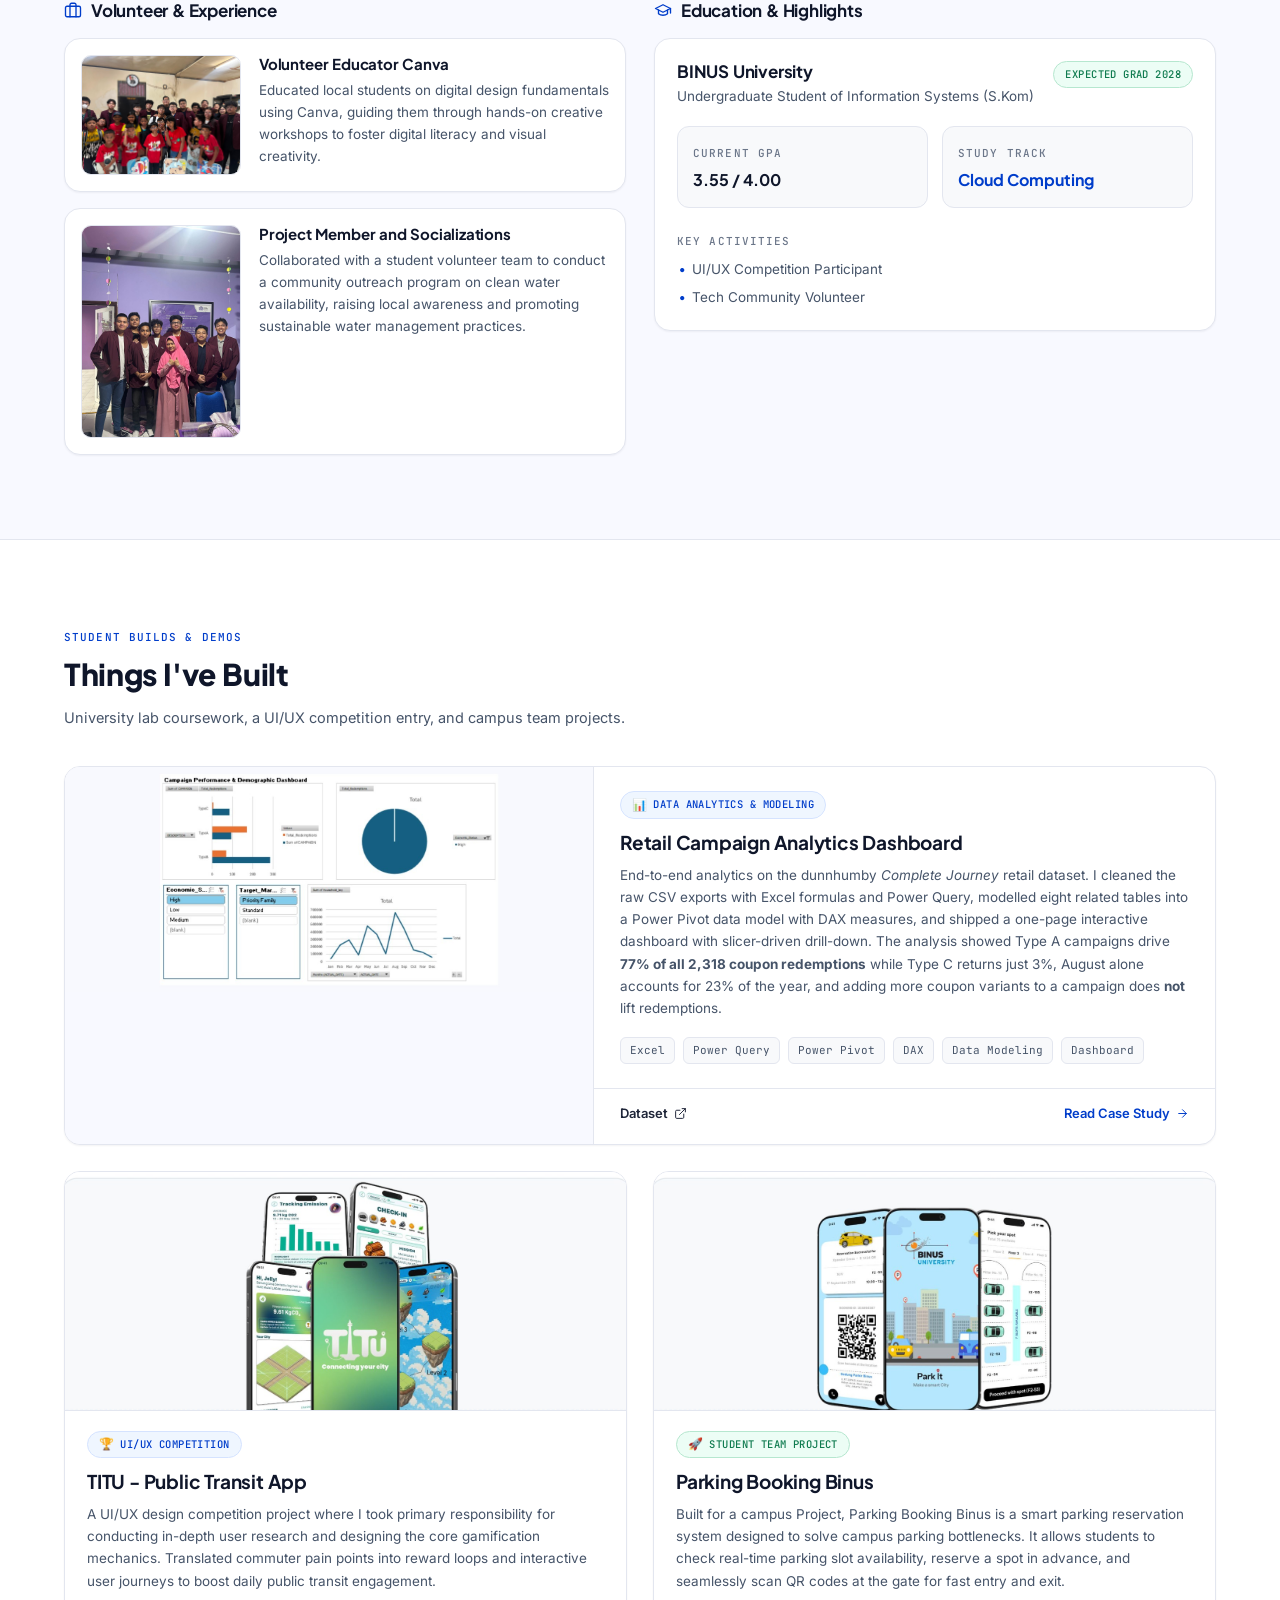
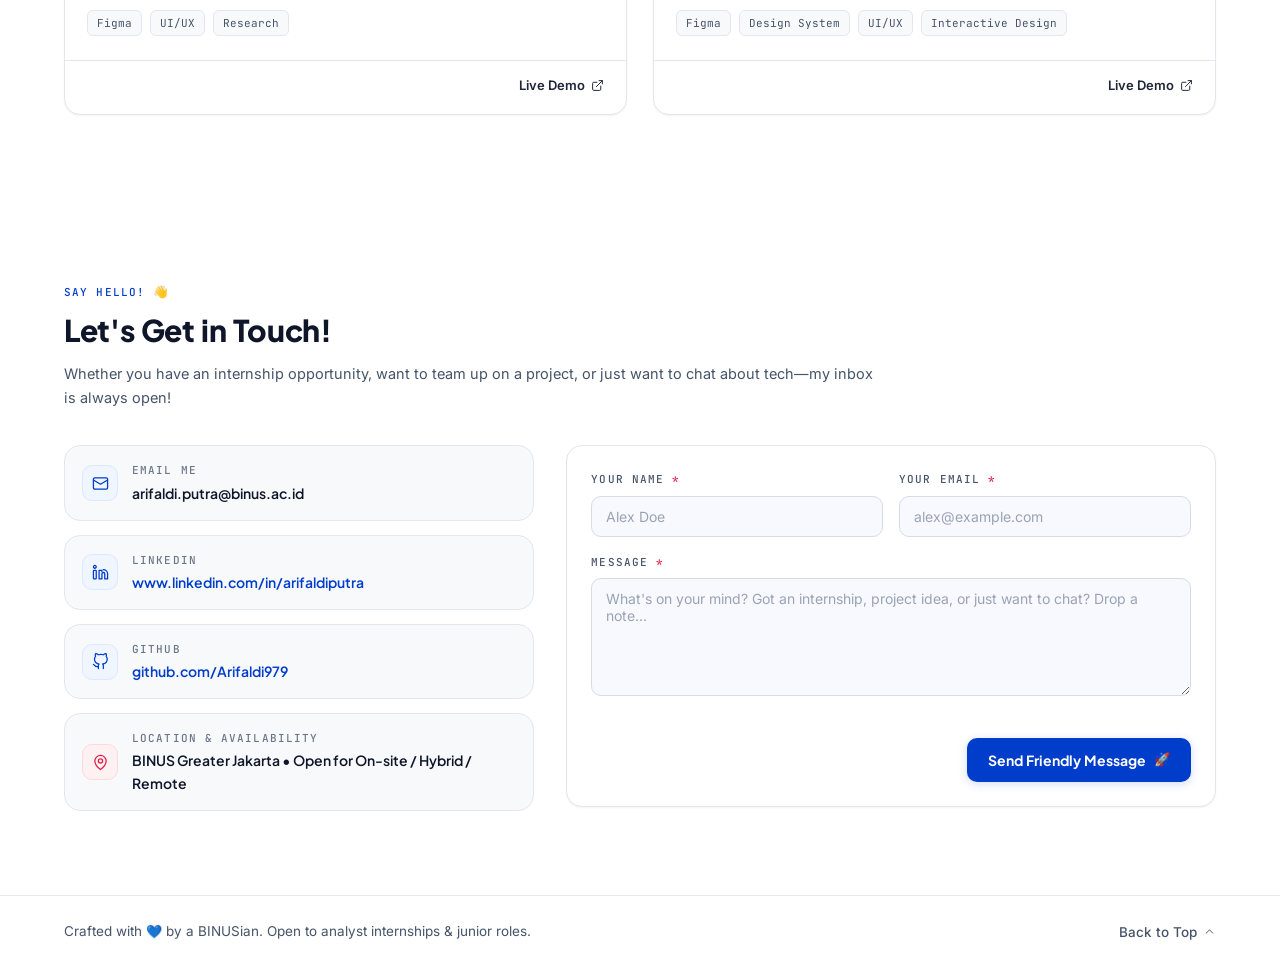
==== commit 637cd394: "copy: point the contact and footer wording at analyst roles - contact subtitle no longer offers to t" ====
--- a/index.html
+++ b/index.html
@@ -326,7 +326,7 @@
   <div class="container">
     <p class="mono-label label-blue reveal">Say hello! <span class="pill-emoji">👋</span></p>
     <h2 class="section-title reveal">Let's Get in Touch!</h2>
-    <p class="section-sub reveal">Whether you have an internship opportunity, want to team up for a hackathon, or just want to chat about tech—my inbox is always open!</p>
+    <p class="section-sub reveal">Whether you have an internship opportunity, want to team up on a project, or just want to chat about tech—my inbox is always open!</p>
 
     <div class="contact-grid">
       <!-- Info -->
@@ -407,7 +407,7 @@
 <!-- ================= FOOTER ================= -->
 <footer class="footer">
   <div class="container footer-inner">
-    <p>Crafted with <span class="heart">💙</span> by a BINUSian. Open to internships &amp; junior roles.</p>
+    <p>Crafted with <span class="heart">💙</span> by a BINUSian. Open to analyst internships &amp; junior roles.</p>
     <a href="#hero" class="back-top">
       Back to Top
       <svg class="ico ico-sm" viewBox="0 0 24 24" aria-hidden="true"><path d="m18 15-6-6-6 6"/></svg>
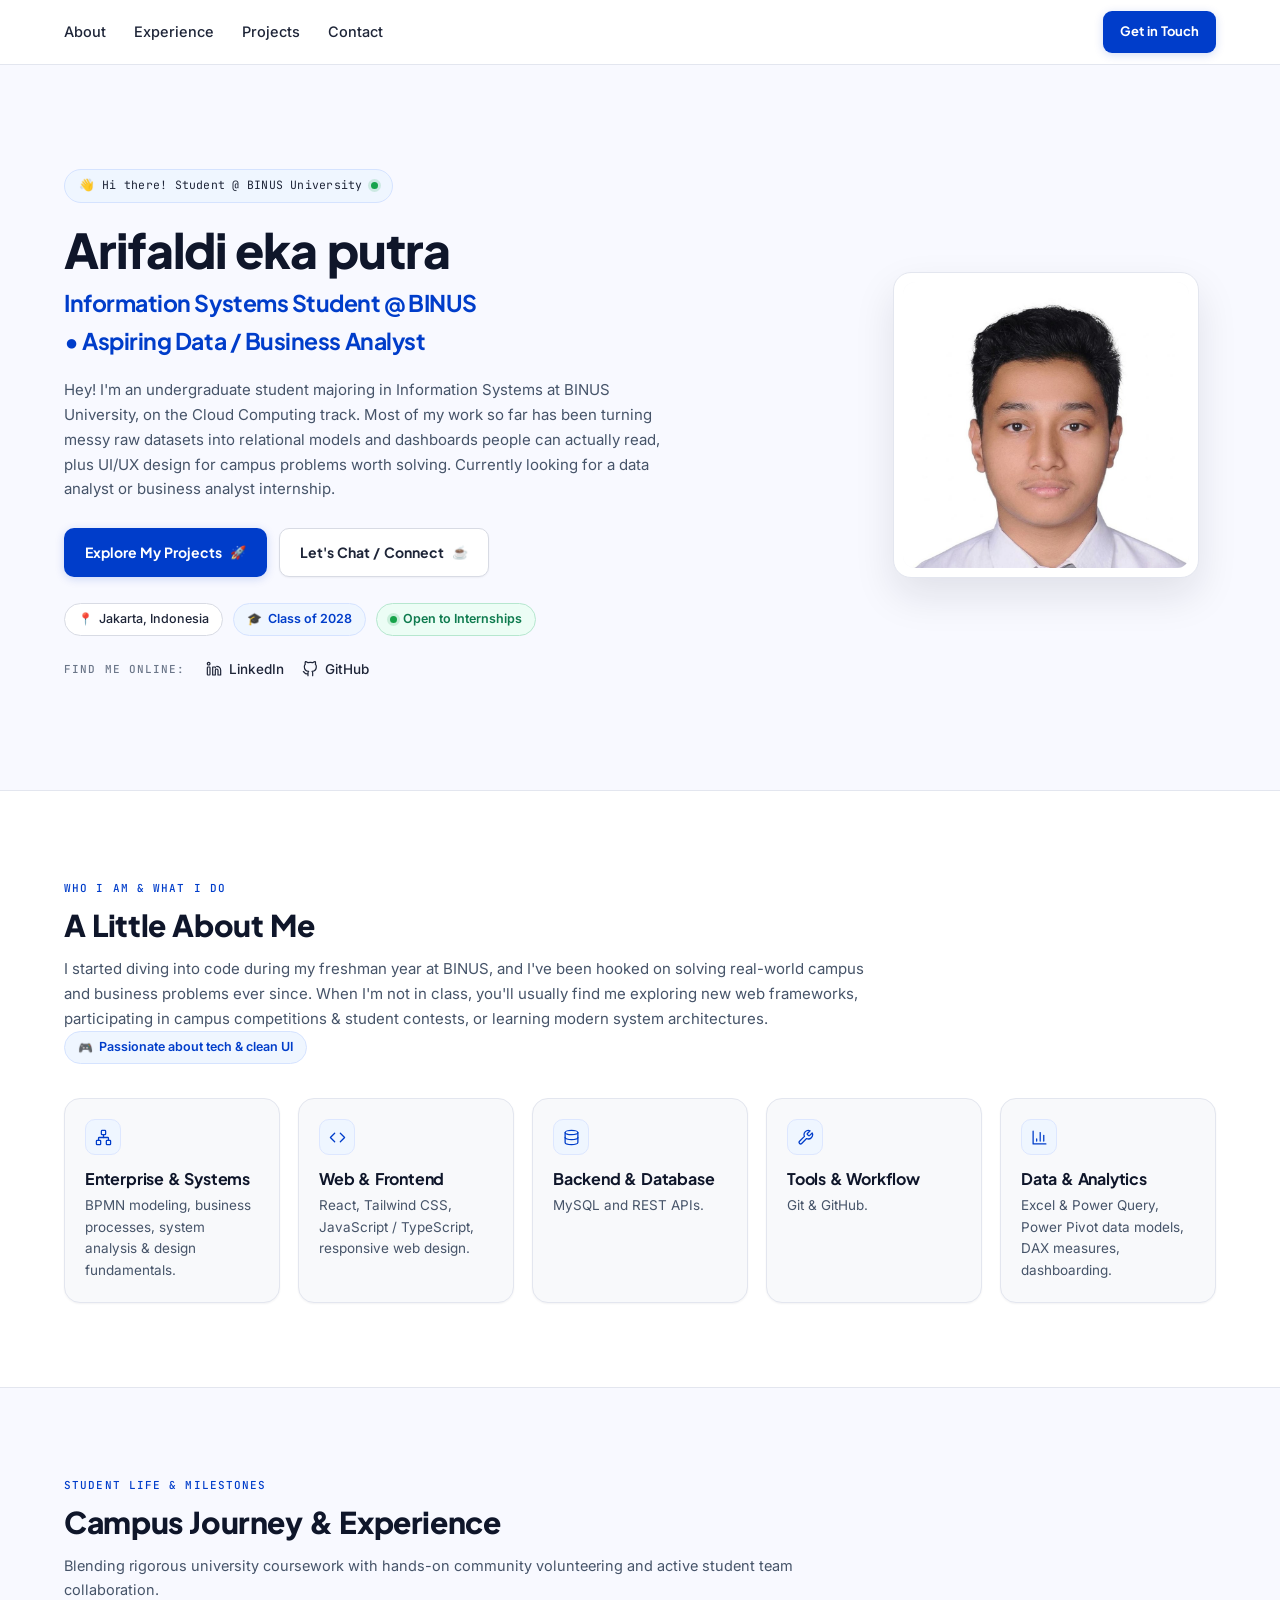
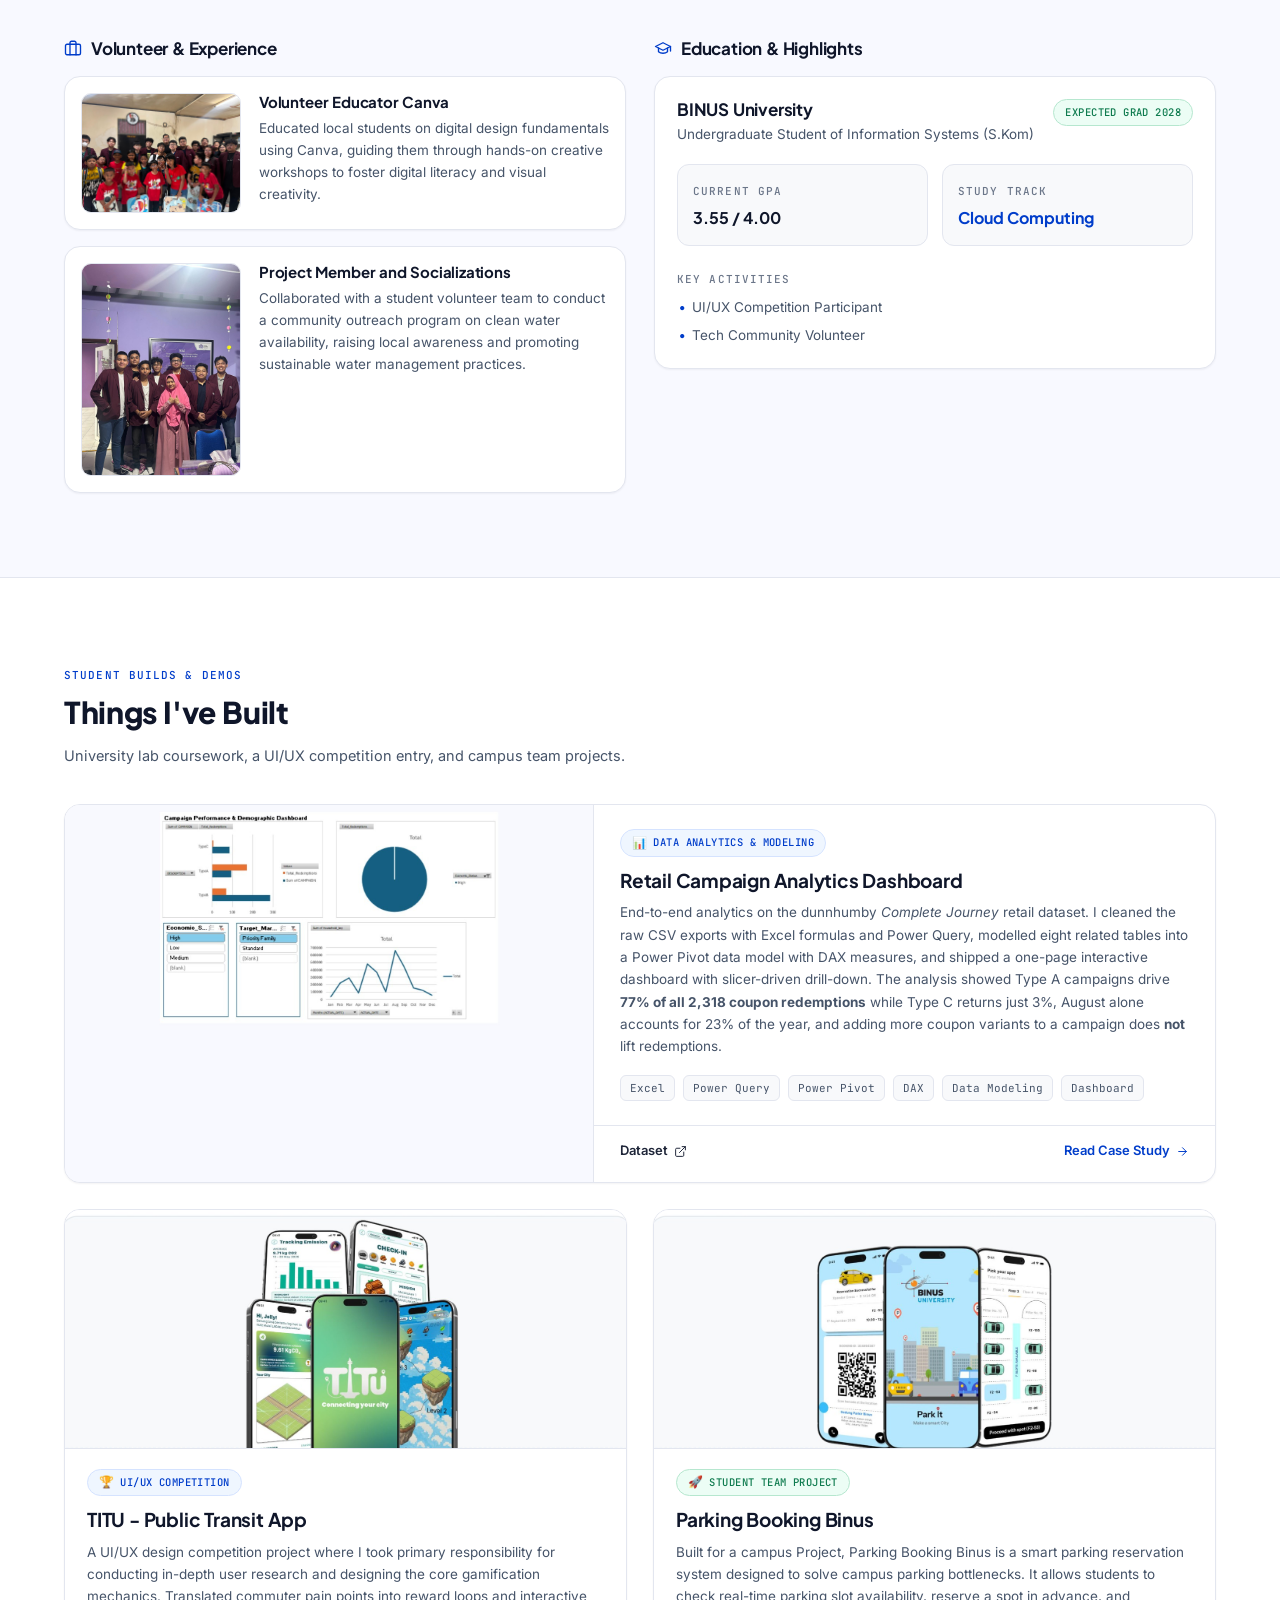
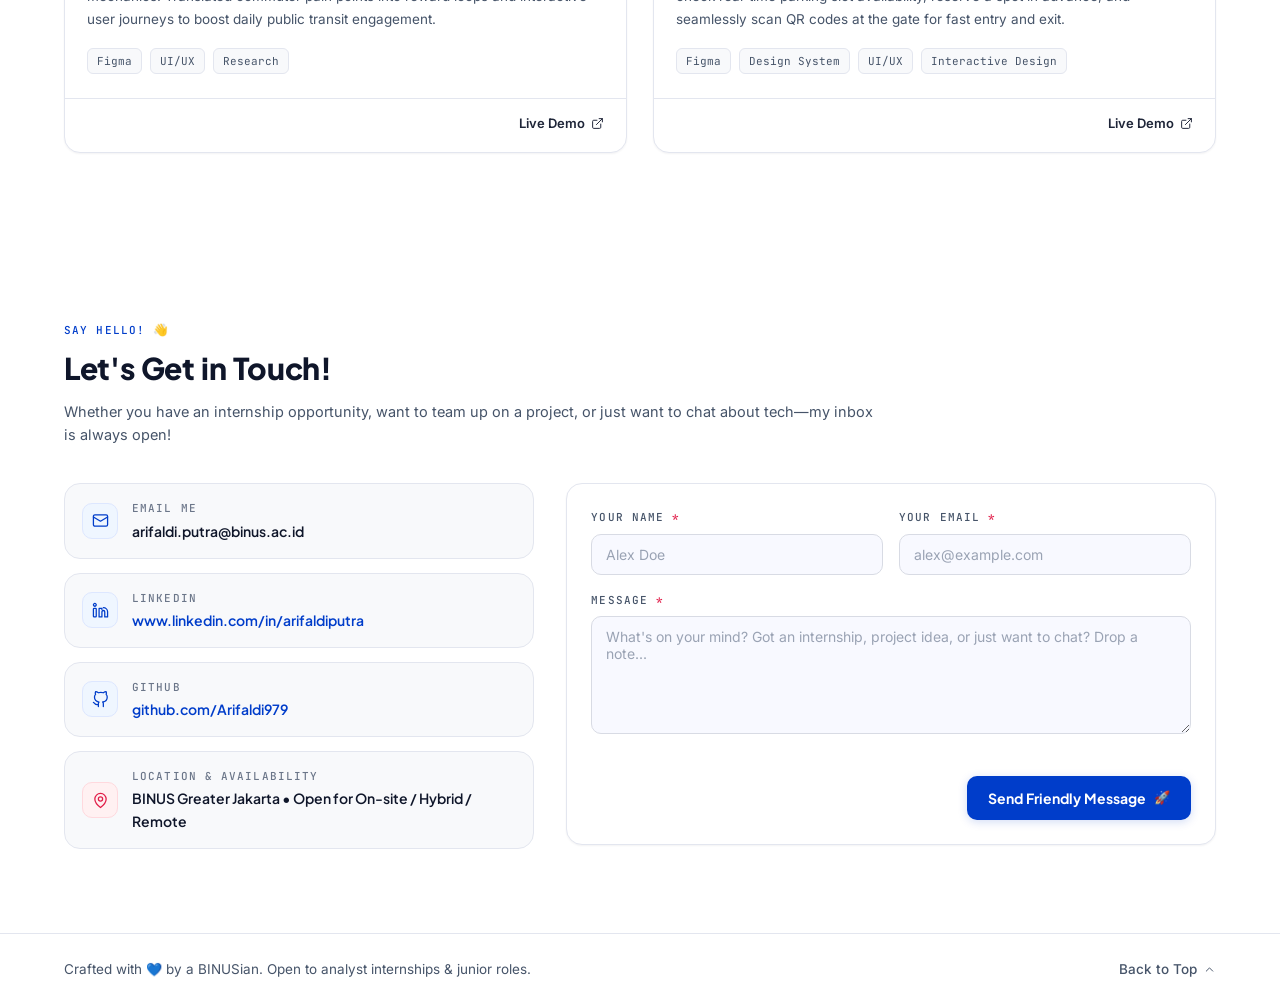
==== commit dee8722f: "copy: hero subtitle states the target roles 'Tech Enthusiast' carried no information for a recruiter" ====
--- a/index.html
+++ b/index.html
@@ -59,7 +59,7 @@
       </span>
 
       <h1 class="hero-title">Arifaldi eka putra</h1>
-      <p class="hero-subtitle">Information Systems Student @ BINUS • Tech Enthusiast</p>
+      <p class="hero-subtitle">Information Systems Student @ BINUS • Aspiring Data / Business Analyst</p>
 
       <p class="hero-text">
         Hey! I'm an undergraduate student majoring in Information Systems at BINUS University, on the
--- a/assets/css/sections.css
+++ b/assets/css/sections.css
@@ -32,6 +32,8 @@
   color: var(--primary);
   letter-spacing: -0.02em;
   margin-bottom: 18px;
+  /* keeps the two halves on even lines instead of orphaning the last word */
+  text-wrap: balance;
 }
 
 .hero-text {
